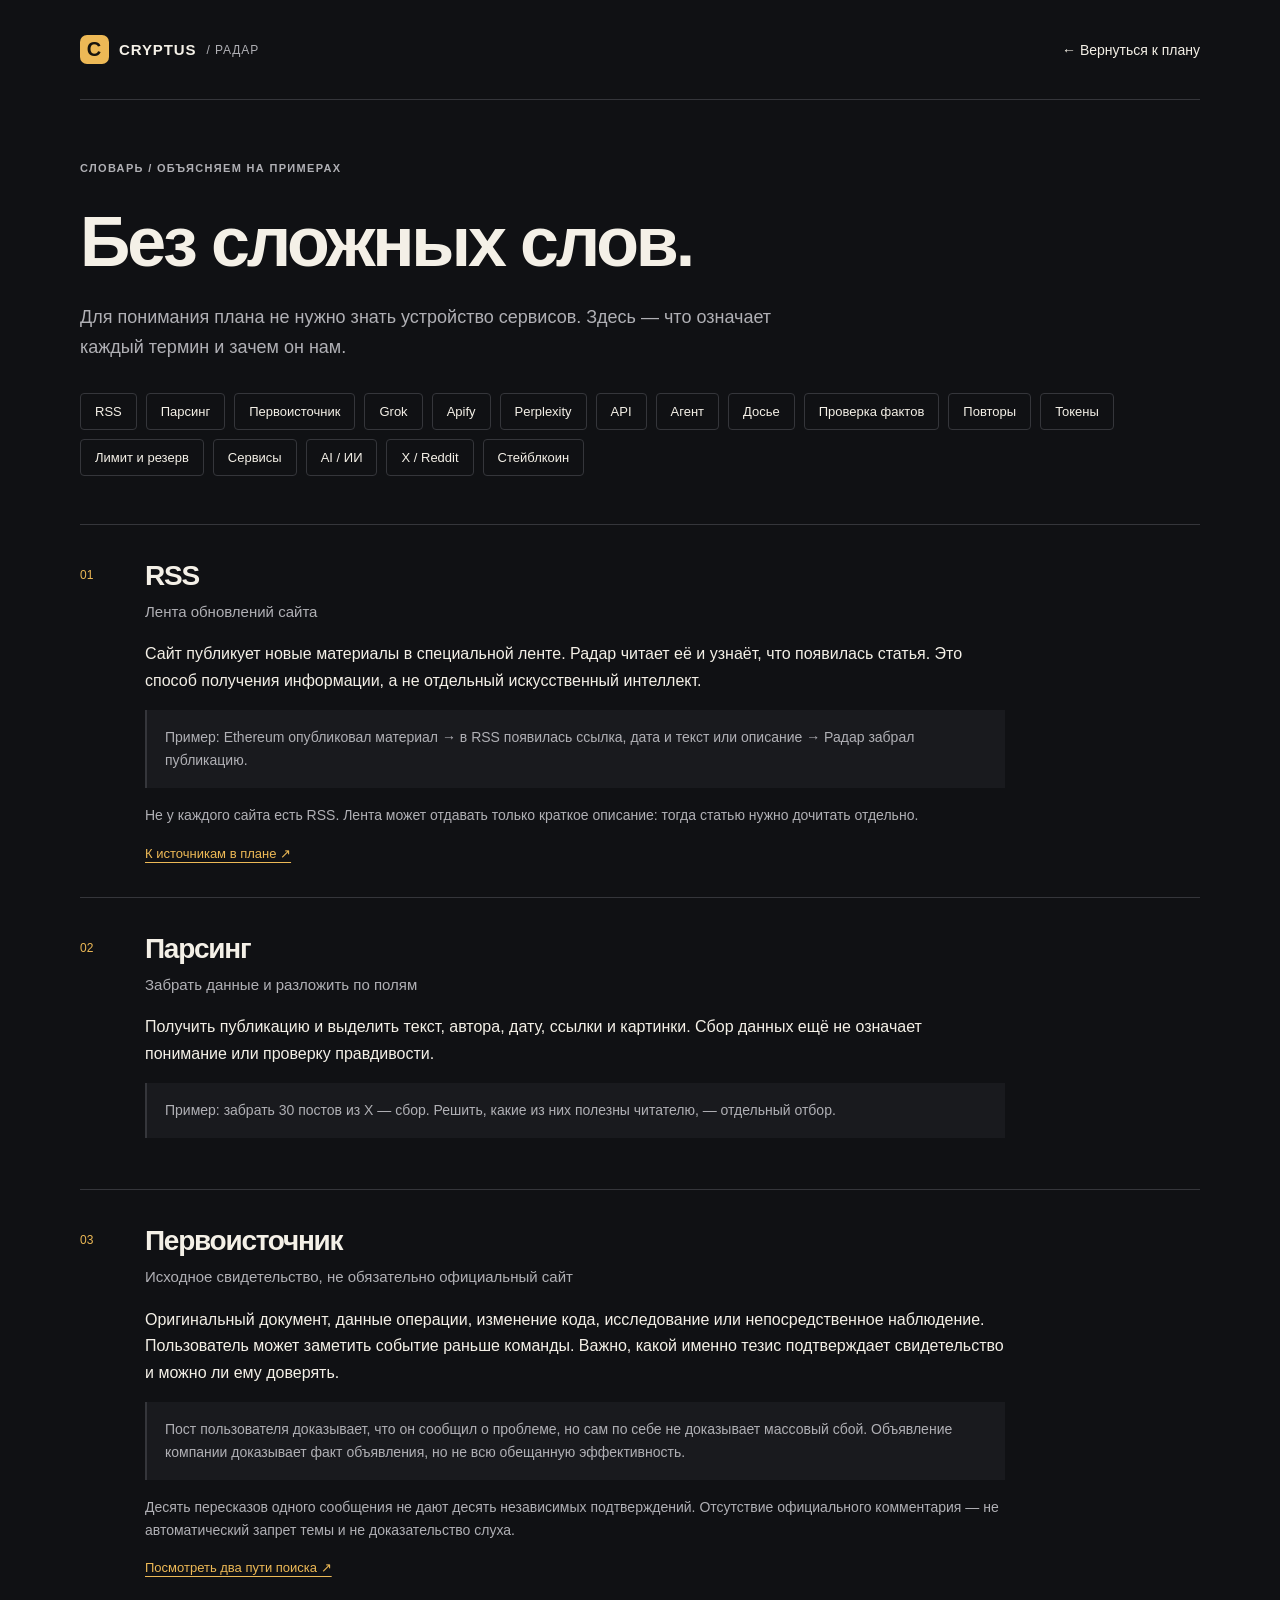
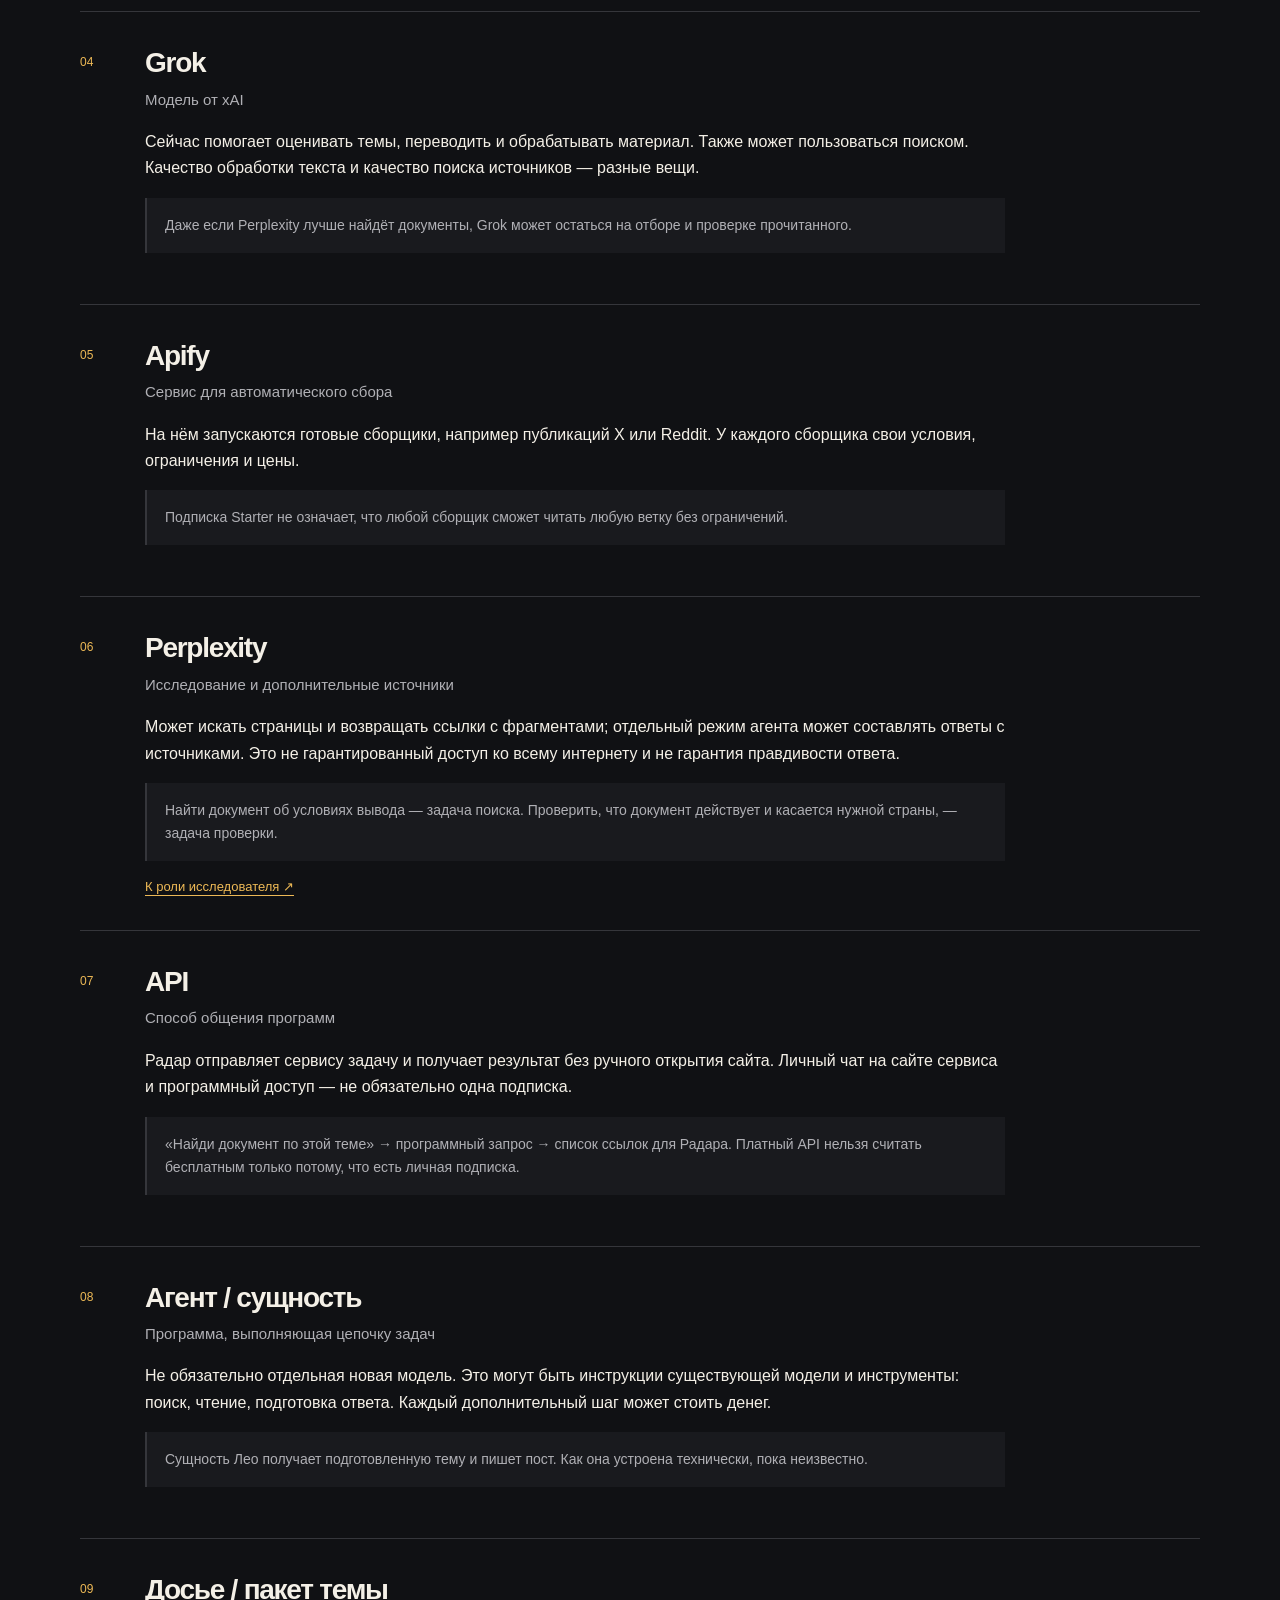
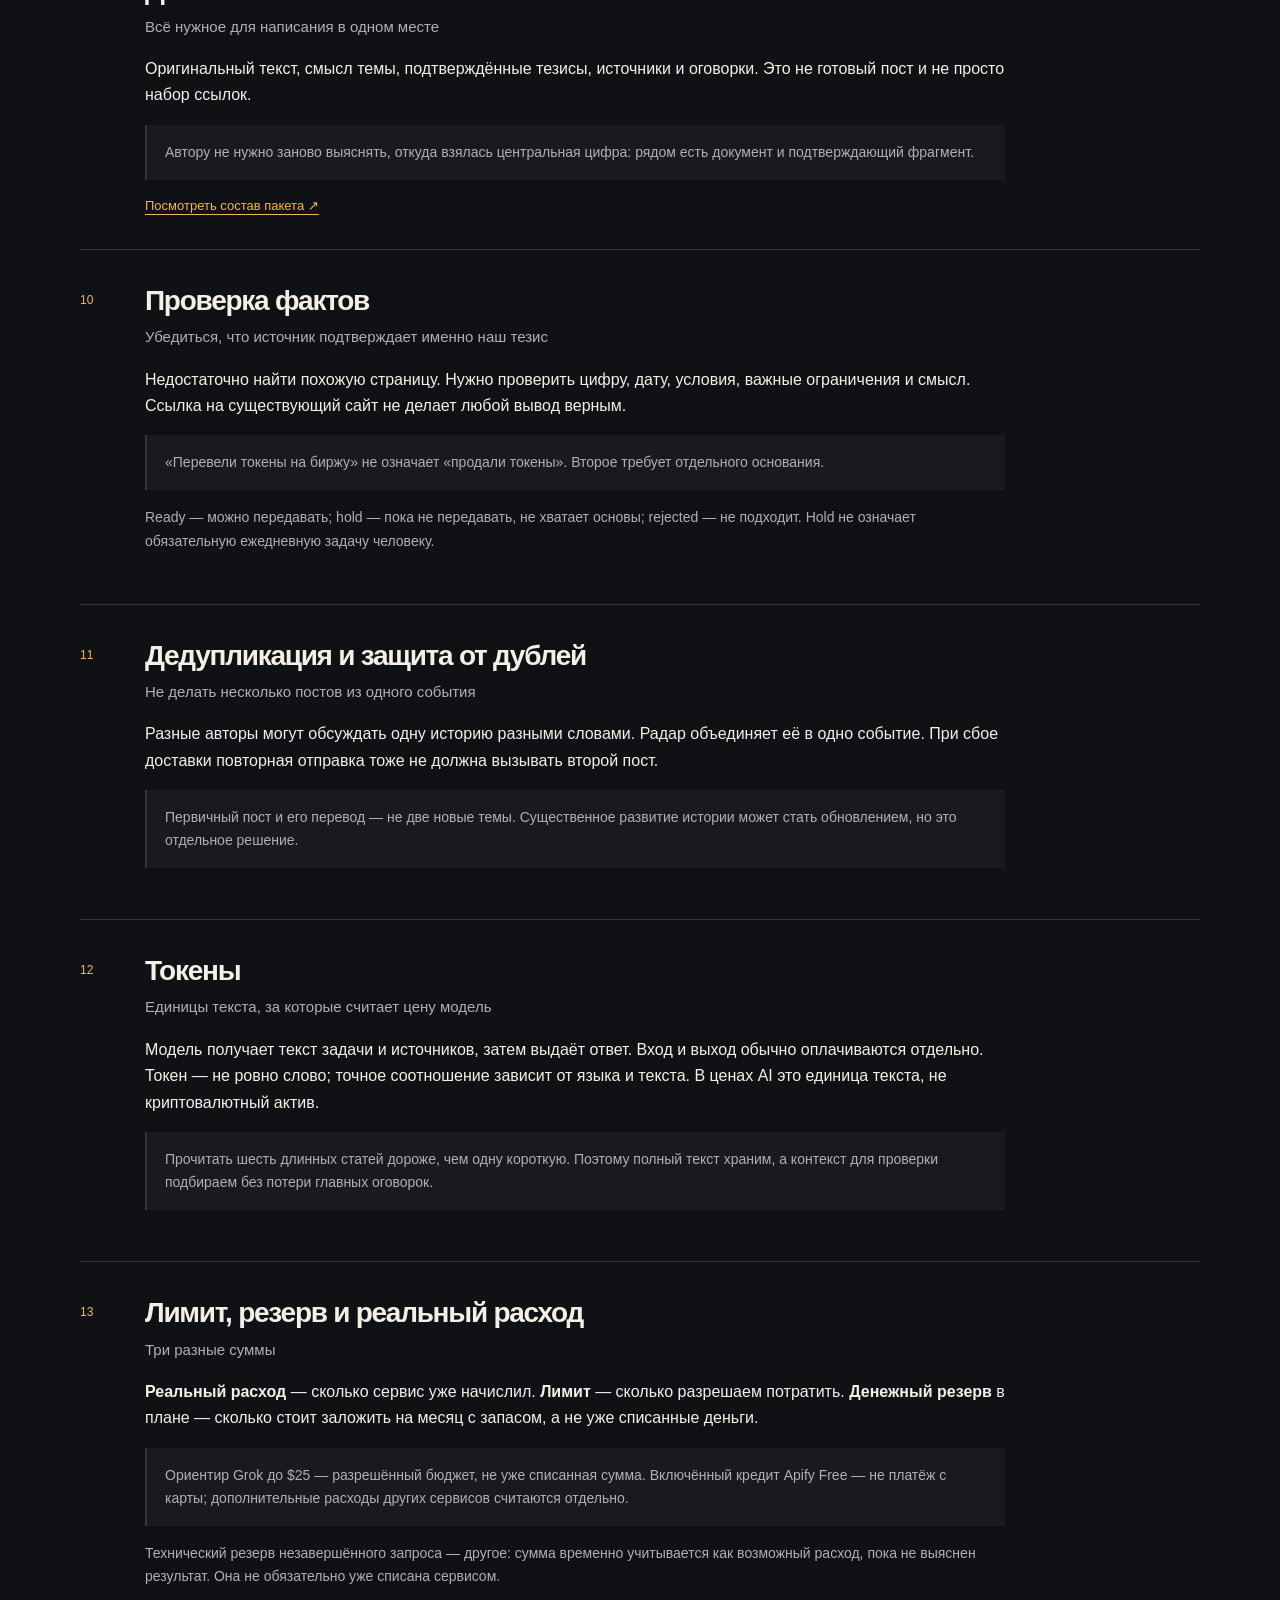
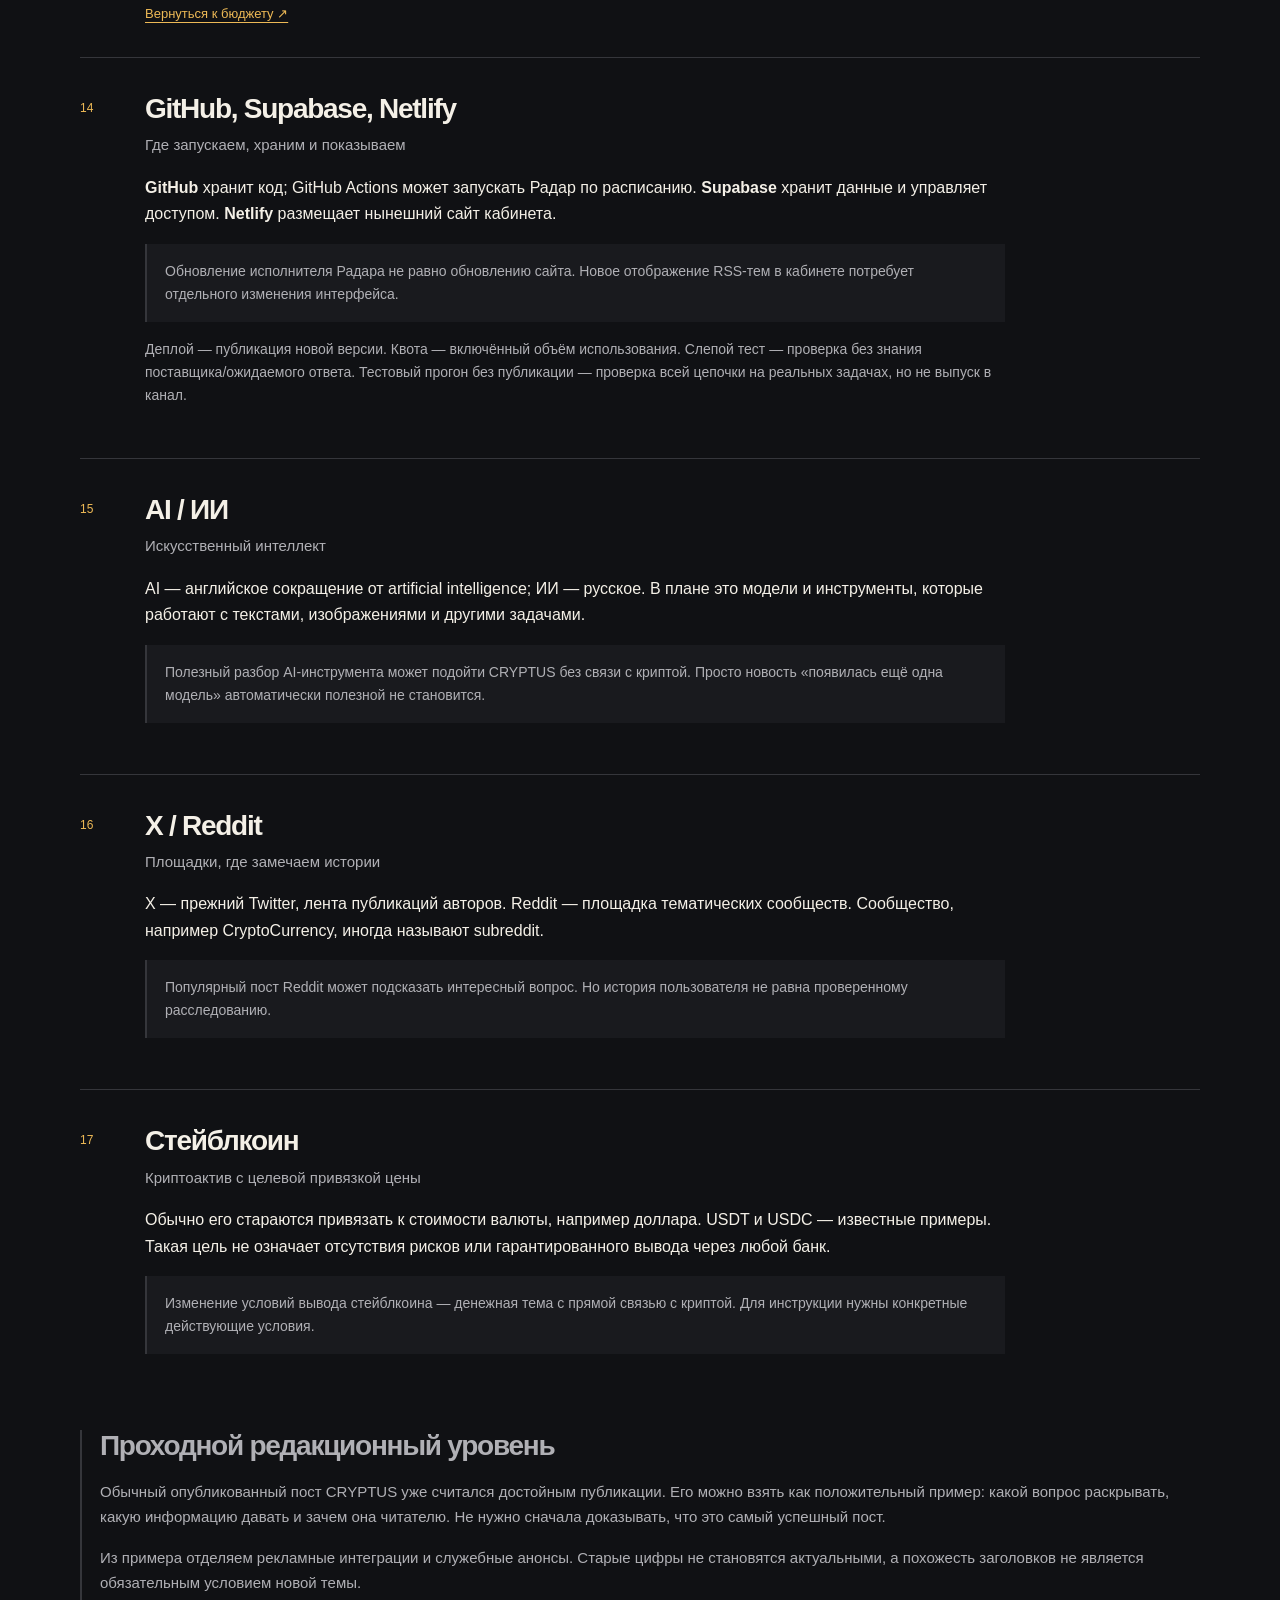
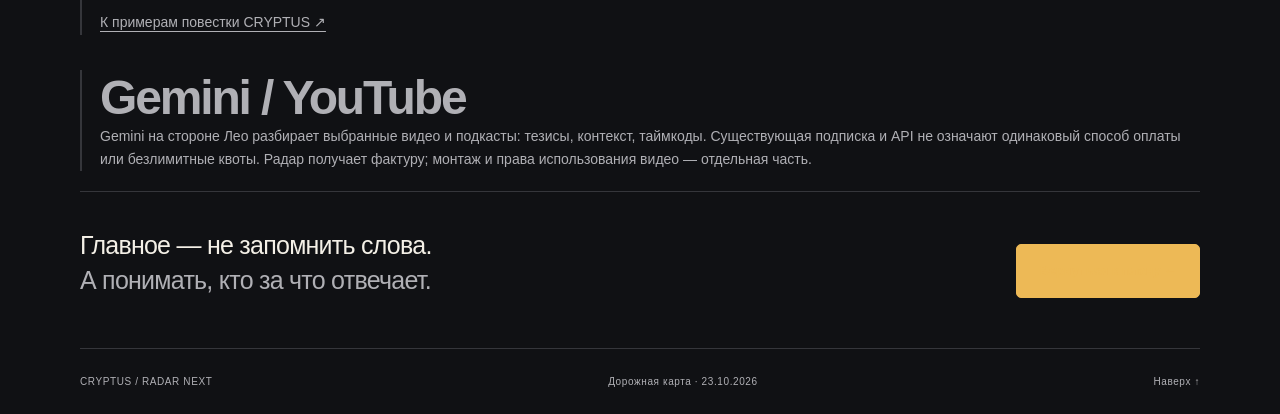
==== glossary.html @ 667703b2 "Publish autonomous Radar roadmap, interactive route and budget" ====
<!doctype html>
<html lang="ru">
<head><meta charset="utf-8"><meta name="viewport" content="width=device-width, initial-scale=1"><meta name="color-scheme" content="dark"><title>Словарь без сложных слов · CRYPTUS Радар</title><link rel="stylesheet" href="styles.css"></head>
<body>
<a class="skip" href="#main">Перейти к содержанию</a>
<header class="header wrap"><a class="brand" href="index.html"><span class="brand-mark" aria-hidden="true">C</span> CRYPTUS <span class="brand-sub">/ РАДАР</span></a><nav aria-label="Основная навигация"><a href="index.html">← Вернуться к плану</a></nav></header>
<main id="main" class="wrap glossary">
  <div class="eyebrow">СЛОВАРЬ / ОБЪЯСНЯЕМ НА ПРИМЕРАХ</div>
  <h1>Без сложных слов.</h1>
  <p class="lead">Для понимания плана не нужно знать устройство сервисов. Здесь — что означает каждый термин и зачем он нам.</p>
  <nav class="glossary-nav" aria-label="Термины"><a href="#rss">RSS</a><a href="#parsing">Парсинг</a><a href="#source">Первоисточник</a><a href="#grok">Grok</a><a href="#apify">Apify</a><a href="#perplexity">Perplexity</a><a href="#api">API</a><a href="#agent">Агент</a><a href="#packet">Досье</a><a href="#verify">Проверка фактов</a><a href="#dedup">Повторы</a><a href="#tokens">Токены</a><a href="#limits">Лимит и резерв</a><a href="#infra">Сервисы</a><a href="#ai">AI / ИИ</a><a href="#platforms">X / Reddit</a><a href="#stablecoin">Стейблкоин</a></nav>
  <div class="definitions">
    <article id="rss"><span class="term-number">01</span><div><h2>RSS <small>Лента обновлений сайта</small></h2><p>Сайт публикует новые материалы в специальной ленте. Радар читает её и узнаёт, что появилась статья. Это способ получения информации, а не отдельный искусственный интеллект.</p><p class="example-line">Пример: Ethereum опубликовал материал → в RSS появилась ссылка, дата и текст или описание → Радар забрал публикацию.</p><p class="muted">Не у каждого сайта есть RSS. Лента может отдавать только краткое описание: тогда статью нужно дочитать отдельно.</p><a href="index.html#interest">К источникам в плане ↗</a></div></article>
    <article id="parsing"><span class="term-number">02</span><div><h2>Парсинг <small>Забрать данные и разложить по полям</small></h2><p>Получить публикацию и выделить текст, автора, дату, ссылки и картинки. Сбор данных ещё не означает понимание или проверку правдивости.</p><p class="example-line">Пример: забрать 30 постов из X — сбор. Решить, какие из них полезны читателю, — отдельный отбор.</p></div></article>
    <article id="source"><span class="term-number">03</span><div><h2>Первоисточник <small>Исходное свидетельство, не обязательно официальный сайт</small></h2><p>Оригинальный документ, данные операции, изменение кода, исследование или непосредственное наблюдение. Пользователь может заметить событие раньше команды. Важно, какой именно тезис подтверждает свидетельство и можно ли ему доверять.</p><p class="example-line">Пост пользователя доказывает, что он сообщил о проблеме, но сам по себе не доказывает массовый сбой. Объявление компании доказывает факт объявления, но не всю обещанную эффективность.</p><p class="muted">Десять пересказов одного сообщения не дают десять независимых подтверждений. Отсутствие официального комментария — не автоматический запрет темы и не доказательство слуха.</p><a href="index.html#interest">Посмотреть два пути поиска ↗</a></div></article>
    <article id="grok"><span class="term-number">04</span><div><h2>Grok <small>Модель от xAI</small></h2><p>Сейчас помогает оценивать темы, переводить и обрабатывать материал. Также может пользоваться поиском. Качество обработки текста и качество поиска источников — разные вещи.</p><p class="example-line">Даже если Perplexity лучше найдёт документы, Grok может остаться на отборе и проверке прочитанного.</p></div></article>
    <article id="apify"><span class="term-number">05</span><div><h2>Apify <small>Сервис для автоматического сбора</small></h2><p>На нём запускаются готовые сборщики, например публикаций X или Reddit. У каждого сборщика свои условия, ограничения и цены.</p><p class="example-line">Подписка Starter не означает, что любой сборщик сможет читать любую ветку без ограничений.</p></div></article>
    <article id="perplexity"><span class="term-number">06</span><div><h2>Perplexity <small>Исследование и дополнительные источники</small></h2><p>Может искать страницы и возвращать ссылки с фрагментами; отдельный режим агента может составлять ответы с источниками. Это не гарантированный доступ ко всему интернету и не гарантия правдивости ответа.</p><p class="example-line">Найти документ об условиях вывода — задача поиска. Проверить, что документ действует и касается нужной страны, — задача проверки.</p><a href="index.html#research">К роли исследователя ↗</a></div></article>
    <article id="api"><span class="term-number">07</span><div><h2>API <small>Способ общения программ</small></h2><p>Радар отправляет сервису задачу и получает результат без ручного открытия сайта. Личный чат на сайте сервиса и программный доступ — не обязательно одна подписка.</p><p class="example-line">«Найди документ по этой теме» → программный запрос → список ссылок для Радара. Платный API нельзя считать бесплатным только потому, что есть личная подписка.</p></div></article>
    <article id="agent"><span class="term-number">08</span><div><h2>Агент / сущность <small>Программа, выполняющая цепочку задач</small></h2><p>Не обязательно отдельная новая модель. Это могут быть инструкции существующей модели и инструменты: поиск, чтение, подготовка ответа. Каждый дополнительный шаг может стоить денег.</p><p class="example-line">Сущность Лео получает подготовленную тему и пишет пост. Как она устроена технически, пока неизвестно.</p></div></article>
    <article id="packet"><span class="term-number">09</span><div><h2>Досье / пакет темы <small>Всё нужное для написания в одном месте</small></h2><p>Оригинальный текст, смысл темы, подтверждённые тезисы, источники и оговорки. Это не готовый пост и не просто набор ссылок.</p><p class="example-line">Автору не нужно заново выяснять, откуда взялась центральная цифра: рядом есть документ и подтверждающий фрагмент.</p><a href="index.html#handoff">Посмотреть состав пакета ↗</a></div></article>
    <article id="verify"><span class="term-number">10</span><div><h2>Проверка фактов <small>Убедиться, что источник подтверждает именно наш тезис</small></h2><p>Недостаточно найти похожую страницу. Нужно проверить цифру, дату, условия, важные ограничения и смысл. Ссылка на существующий сайт не делает любой вывод верным.</p><p class="example-line">«Перевели токены на биржу» не означает «продали токены». Второе требует отдельного основания.</p><p class="muted">Ready — можно передавать; hold — пока не передавать, не хватает основы; rejected — не подходит. Hold не означает обязательную ежедневную задачу человеку.</p></div></article>
    <article id="dedup"><span class="term-number">11</span><div><h2>Дедупликация и защита от дублей <small>Не делать несколько постов из одного события</small></h2><p>Разные авторы могут обсуждать одну историю разными словами. Радар объединяет её в одно событие. При сбое доставки повторная отправка тоже не должна вызывать второй пост.</p><p class="example-line">Первичный пост и его перевод — не две новые темы. Существенное развитие истории может стать обновлением, но это отдельное решение.</p></div></article>
    <article id="tokens"><span class="term-number">12</span><div><h2>Токены <small>Единицы текста, за которые считает цену модель</small></h2><p>Модель получает текст задачи и источников, затем выдаёт ответ. Вход и выход обычно оплачиваются отдельно. Токен — не ровно слово; точное соотношение зависит от языка и текста. В ценах AI это единица текста, не криптовалютный актив.</p><p class="example-line">Прочитать шесть длинных статей дороже, чем одну короткую. Поэтому полный текст храним, а контекст для проверки подбираем без потери главных оговорок.</p></div></article>
    <article id="limits"><span class="term-number">13</span><div><h2>Лимит, резерв и реальный расход <small>Три разные суммы</small></h2><p><strong>Реальный расход</strong> — сколько сервис уже начислил. <strong>Лимит</strong> — сколько разрешаем потратить. <strong>Денежный резерв</strong> в плане — сколько стоит заложить на месяц с запасом, а не уже списанные деньги.</p><p class="example-line">Ориентир Grok до $25 — разрешённый бюджет, не уже списанная сумма. Включённый кредит Apify Free — не платёж с карты; дополнительные расходы других сервисов считаются отдельно.</p><p class="muted">Технический резерв незавершённого запроса — другое: сумма временно учитывается как возможный расход, пока не выяснен результат. Она не обязательно уже списана сервисом.</p><a href="index.html#money">Вернуться к бюджету ↗</a></div></article>
    <article id="infra"><span class="term-number">14</span><div><h2>GitHub, Supabase, Netlify <small>Где запускаем, храним и показываем</small></h2><p><strong>GitHub</strong> хранит код; GitHub Actions может запускать Радар по расписанию. <strong>Supabase</strong> хранит данные и управляет доступом. <strong>Netlify</strong> размещает нынешний сайт кабинета.</p><p class="example-line">Обновление исполнителя Радара не равно обновлению сайта. Новое отображение RSS-тем в кабинете потребует отдельного изменения интерфейса.</p><p class="muted">Деплой — публикация новой версии. Квота — включённый объём использования. Слепой тест — проверка без знания поставщика/ожидаемого ответа. Тестовый прогон без публикации — проверка всей цепочки на реальных задачах, но не выпуск в канал.</p></div></article>
    <article id="ai"><span class="term-number">15</span><div><h2>AI / ИИ <small>Искусственный интеллект</small></h2><p>AI — английское сокращение от artificial intelligence; ИИ — русское. В плане это модели и инструменты, которые работают с текстами, изображениями и другими задачами.</p><p class="example-line">Полезный разбор AI-инструмента может подойти CRYPTUS без связи с криптой. Просто новость «появилась ещё одна модель» автоматически полезной не становится.</p></div></article>
    <article id="platforms"><span class="term-number">16</span><div><h2>X / Reddit <small>Площадки, где замечаем истории</small></h2><p>X — прежний Twitter, лента публикаций авторов. Reddit — площадка тематических сообществ. Сообщество, например CryptoCurrency, иногда называют subreddit.</p><p class="example-line">Популярный пост Reddit может подсказать интересный вопрос. Но история пользователя не равна проверенному расследованию.</p></div></article>
    <article id="stablecoin"><span class="term-number">17</span><div><h2>Стейблкоин <small>Криптоактив с целевой привязкой цены</small></h2><p>Обычно его стараются привязать к стоимости валюты, например доллара. USDT и USDC — известные примеры. Такая цель не означает отсутствия рисков или гарантированного вывода через любой банк.</p><p class="example-line">Изменение условий вывода стейблкоина — денежная тема с прямой связью с криптой. Для инструкции нужны конкретные действующие условия.</p></div></article>
  </div>
  <section class="plain-note" id="editorial-floor" aria-labelledby="floor-title"><h2 id="floor-title">Проходной редакционный уровень</h2><p>Обычный опубликованный пост CRYPTUS уже считался достойным публикации. Его можно взять как положительный пример: какой вопрос раскрывать, какую информацию давать и зачем она читателю. Не нужно сначала доказывать, что это самый успешный пост.</p><p>Из примера отделяем рекламные интеграции и служебные анонсы. Старые цифры не становятся актуальными, а похожесть заголовков не является обязательным условием новой темы.</p><a href="index.html#interest">К примерам повестки CRYPTUS ↗</a></section>
  <section class="plain-note" id="gemini"><h2>Gemini / YouTube</h2><p>Gemini на стороне Лео разбирает выбранные видео и подкасты: тезисы, контекст, таймкоды. Существующая подписка и API не означают одинаковый способ оплаты или безлимитные квоты. Радар получает фактуру; монтаж и права использования видео — отдельная часть.</p></section>
  <div class="closing"><p>Главное — не запомнить слова.<br><span>А понимать, кто за что отвечает.</span></p><a class="primary" href="index.html">Вернуться к плану ←</a></div>
</main>
<footer class="wrap footer"><span>CRYPTUS / RADAR NEXT</span><span>Дорожная карта · 23.10.2026</span><a href="#main">Наверх ↑</a></footer>
</body></html>
---- styles.css ----
:root{--bg:#101114;--panel:#191a1e;--panel2:#202126;--ink:#f4f0e7;--muted:#b0b0b5;--line:#35363b;--accent:#edb956;--dark:#17140e;--green:#b8d5b9;--red:#edb1a6;font-family:Inter,"Segoe UI",Arial,sans-serif;color:var(--ink);background:var(--bg);font-synthesis:none;color-scheme:dark;scroll-behavior:smooth;scroll-padding-top:25px}*{box-sizing:border-box}body{margin:0}button,input{font:inherit}a{color:inherit;text-underline-offset:4px}a:hover{color:var(--accent)}button,a,input,summary{-webkit-tap-highlight-color:transparent}button,summary{cursor:pointer}button:focus-visible,a:focus-visible,summary:focus-visible,input:focus-visible{outline:3px solid var(--accent);outline-offset:5px}p{line-height:1.65;margin:0 0 16px}h1,h2,h3{margin:0;letter-spacing:-.045em}h1{font-size:clamp(46px,6.8vw,86px);line-height:1.04;font-weight:600}h2{font-size:clamp(30px,4vw,48px);line-height:1.15;font-weight:550}h3{font-size:22px;line-height:1.3;font-weight:550;letter-spacing:-.025em}button{color:inherit}.wrap{width:min(1120px,calc(100% - 64px));margin-inline:auto}.header{min-height:100px;display:flex;align-items:center;justify-content:space-between;gap:25px;border-bottom:1px solid var(--line)}.brand{display:flex;gap:10px;align-items:center;text-decoration:none;font-size:15px;font-weight:700;letter-spacing:.06em;white-space:nowrap}.brand-mark{background:var(--accent);color:var(--dark);width:29px;height:29px;display:grid;place-items:center;font-size:20px;border-radius:7px}.brand-sub{color:var(--muted);font-size:12px;font-weight:400}.header nav{display:flex;gap:26px;align-items:center;flex-wrap:wrap;font-size:14px}.header nav a{text-decoration:none}.dictionary{color:var(--accent)}.hero{padding:66px 0 36px}.eyebrow,.section-label{font-size:11px;letter-spacing:.12em;font-weight:600;color:var(--muted);line-height:1.6}.eyebrow{display:flex;align-items:center;gap:10px;margin-bottom:28px;flex-wrap:wrap}.dot{display:inline-block;width:7px;height:7px;border-radius:50%;background:var(--accent)}.hero h1 span{color:var(--accent)}.hero-bottom{display:flex;align-items:flex-end;justify-content:space-between;gap:50px;margin:30px 0}.lead{font-size:18px;line-height:1.65;max-width:620px;color:var(--muted)}.hero-bottom .lead{margin:0}.primary{display:inline-flex;align-items:center;justify-content:center;gap:30px;padding:16px 22px;border:1px solid var(--accent);border-radius:5px;background:var(--accent);color:var(--dark);text-decoration:none;white-space:nowrap;font-size:14px;font-weight:600}.primary:hover{color:var(--dark);filter:brightness(1.08)}.notice{padding:15px 18px;background:var(--panel);border-left:2px solid var(--accent);font-size:13px;color:var(--muted);margin:0}.notice strong{color:var(--ink);font-weight:500}.section{padding:62px 0;border-top:1px solid var(--line)}.section-label{margin-bottom:22px}.section-intro{max-width:740px;color:var(--muted);margin:22px 0 28px}.two-col{display:grid;grid-template-columns:1fr 1fr;gap:44px}.roles{margin-top:32px}.roles article{border-top:1px solid var(--line);padding-top:25px}.tag{font-size:10px;letter-spacing:.09em;font-weight:600;display:inline-flex;color:var(--accent);line-height:1.5}.tag.neutral{color:var(--muted)}.roles h3{margin:15px 0 12px}.roles p,.principles p,.source-card p,.comparison p,.budget-notes p{font-size:15px;color:var(--muted)}.plain-note{margin-top:25px;font-size:14px;line-height:1.7;color:var(--muted);padding:0 0 0 18px;border-left:2px solid var(--line)}.plain-note strong{font-weight:500;color:var(--ink)}.flow-layout{display:grid;grid-template-columns:minmax(0,1fr) minmax(0,1.15fr);gap:24px}.step-list{display:flex;flex-direction:column;gap:6px}.step-list button{display:flex;gap:18px;align-items:center;width:100%;text-align:left;padding:17px 18px;border:1px solid transparent;background:transparent;border-radius:5px;min-height:79px}.step-list button>span:first-child{font-size:12px;color:var(--muted);align-self:flex-start;padding-top:4px;font-variant-numeric:tabular-nums}.step-list button>span:nth-child(2){font-size:16px;flex:1}.step-list small{display:block;font-size:12px;color:var(--muted);line-height:1.5;margin-top:5px}.step-list b{font-weight:400;color:var(--muted)}.step-list button:hover{background:var(--panel)}.step-list button[aria-pressed=true]{border-color:var(--line);background:var(--panel2)}.step-list button[aria-pressed=true]>span:first-child,.step-list button[aria-pressed=true] b{color:var(--accent)}.step-detail{background:var(--panel);border:1px solid var(--line);border-radius:7px;padding:30px;display:flex;flex-direction:column;min-height:430px}.detail-top{display:flex;align-items:center;justify-content:space-between;gap:10px;margin-bottom:26px}.detail-top .muted{font-size:9px;letter-spacing:.05em}.step-detail h3{font-size:26px;margin-bottom:18px}.step-detail>p{font-size:15px;color:var(--muted)}.detail-result{margin-top:auto;padding-top:22px}.detail-result>span{color:var(--accent);font-size:11px;text-transform:uppercase;letter-spacing:.08em}.detail-result p{font-size:15px;margin:10px 0 20px}.step-detail .detail-rule{font-size:12px;border-top:1px solid var(--line);padding-top:16px;margin:0}.schedule{display:grid;grid-template-columns:repeat(3,1fr);gap:24px;border-top:1px solid var(--line);margin-top:30px;padding-top:24px}.schedule strong{font-size:22px;letter-spacing:-.03em;font-weight:500;display:block;margin-bottom:8px}.schedule span{font-size:12px;color:var(--muted);line-height:1.5;display:block}.caption{font-size:12px;color:var(--muted);line-height:1.7;margin:18px 0 0}.example-tabs{display:flex;flex-wrap:wrap;gap:8px;margin-bottom:18px}.example-tabs button{background:transparent;border:1px solid var(--line);padding:12px 16px;border-radius:4px;font-size:13px;min-height:44px}.example-tabs button[aria-pressed=true]{background:var(--ink);color:var(--bg);border-color:var(--ink)}.example{border:1px solid var(--line);border-radius:6px;padding:28px;background:var(--panel)}.example>div{display:flex;gap:20px;justify-content:space-between;flex-wrap:wrap;font-size:10px;letter-spacing:.06em}.example-verdict{color:var(--green)}.example-verdict.bad{color:var(--red)}.example h3{margin:22px 0 14px}.example>p{color:var(--muted);font-size:15px}.example .example-bound{font-size:13px;border-top:1px solid var(--line);padding-top:17px;margin-bottom:0;color:var(--ink)}.principles{margin-top:30px;gap:45px}.principles h3,.budget-notes h3{font-size:18px;margin-bottom:12px}.source-grid{margin-top:30px;gap:18px}.source-card{background:var(--panel);border-radius:6px;padding:26px;border:1px solid var(--line)}.source-card h3{margin:18px 0 13px}.source-card p:last-child{font-size:13px;margin:0}.term{color:var(--accent);text-decoration-style:dotted}.comparison{display:grid;grid-template-columns:1fr 1fr;gap:36px;margin-bottom:24px}.comparison h3{font-size:20px;margin-bottom:14px}.search-decision{padding:25px;border-left:2px solid var(--accent);background:var(--panel);margin:26px 0}.search-decision h3{margin:14px 0}.search-decision p{font-size:15px;color:var(--muted);margin:0}details{border-bottom:1px solid var(--line)}summary{padding:21px 0;line-height:1.5;font-size:15px}summary::marker{color:var(--accent)}.details-body{padding:0 20px 16px;max-width:900px}.details-body p{font-size:14px;line-height:1.75;color:var(--muted)}.details-body strong{font-weight:500;color:var(--ink)}.packet{border:1px solid var(--line);border-radius:7px;background:var(--panel);padding:28px;margin-top:30px}.packet-head{display:flex;gap:15px;align-items:center;justify-content:space-between;flex-wrap:wrap;padding-bottom:20px;border-bottom:1px solid var(--line)}.packet-head .muted{font-size:10px;letter-spacing:.04em}.packet dl{margin:0}.packet dl>div{display:grid;grid-template-columns:180px 1fr;gap:24px;padding:18px 0;border-bottom:1px solid var(--line);font-size:14px;line-height:1.65}.packet dl>div:last-child{border:0;padding-bottom:0}.packet dt{color:var(--ink)}.packet dd{margin:0;color:var(--muted)}.roadmap{margin-top:30px}.roadmap summary{position:relative;padding-right:60px}.roadmap summary>span{color:var(--accent);font-size:12px;margin:0 18px 0 8px;font-variant-numeric:tabular-nums}.roadmap em{position:absolute;right:0;font-style:normal;font-size:9px;letter-spacing:.08em;color:var(--muted);top:25px}.roadmap .details-body{padding-left:48px}.acceptance{margin-top:28px}.acceptance h3{margin-bottom:15px}.acceptance p{font-size:15px;color:var(--muted);max-width:860px}.acceptance p strong{color:var(--ink);font-weight:500}.acceptance p:last-child{font-size:13px}.budget-controls{display:flex;gap:30px;flex-wrap:wrap;margin:32px 0 24px}fieldset{border:0;padding:0;margin:0;min-width:0}legend{font-size:12px;color:var(--muted);margin-bottom:12px;line-height:1.5}.segmented{display:flex;gap:6px;flex-wrap:wrap}.segmented label{position:relative;display:block;cursor:pointer}.segmented input{position:absolute;opacity:0;width:1px;height:1px}.segmented span{display:block;padding:12px 15px;border:1px solid var(--line);border-radius:4px;font-size:13px;line-height:1.5}.segmented input:checked+span{background:var(--ink);color:var(--bg);border-color:var(--ink)}.segmented input:focus-visible+span{outline:3px solid var(--accent);outline-offset:4px}.budget-layout{display:grid;grid-template-columns:1fr 1.12fr;gap:36px;margin:22px 0 30px}.total-card{background:var(--accent);color:var(--dark);padding:28px;border-radius:6px}.total-card>span:first-child{font-size:10px;letter-spacing:.09em}.total{margin:22px 0 12px;display:flex;gap:14px;align-items:baseline;flex-wrap:wrap}.total>span{font-size:76px;font-weight:550;line-height:1;letter-spacing:-.065em;font-variant-numeric:tabular-nums}.total small{font-size:14px}.total-card>p:not(.total){font-size:13px;line-height:1.7}.total-caption{font-size:10px;display:block;border-top:1px solid #9a7435;padding-top:14px}.cost-lines>div{display:flex;justify-content:space-between;gap:20px;align-items:flex-start;padding:22px 0;border-bottom:1px solid var(--line)}.cost-lines>div:first-child{padding-top:0}.cost-lines strong{font-size:17px;font-weight:500}.cost-lines small{display:block;font-size:13px;line-height:1.6;color:var(--muted);margin-top:7px;max-width:300px}.cost-lines b{font-size:21px;font-weight:500;white-space:nowrap;letter-spacing:-.03em;font-variant-numeric:tabular-nums}.cost-lines>p{color:var(--muted);font-size:12px;margin-top:18px;line-height:1.7}.budget-notes{margin-bottom:15px}.budget-notes p{font-size:14px}.closing{display:flex;justify-content:space-between;align-items:flex-end;gap:40px;margin-top:52px;padding-top:36px;border-top:1px solid var(--line)}.closing p{font-size:25px;line-height:1.4;letter-spacing:-.03em;margin:0}.closing p span{color:var(--muted)}.closing>a{font-size:13px;color:var(--accent);line-height:1.6}.footer{display:flex;justify-content:space-between;gap:20px;flex-wrap:wrap;align-items:center;padding-block:27px;border-top:1px solid var(--line);font-size:10px;color:var(--muted);letter-spacing:.06em}.footer a{text-decoration:none}.muted{color:var(--muted)}.skip{position:absolute;left:16px;top:-100px;padding:12px;background:var(--ink);color:var(--bg);z-index:10}.skip:focus{top:10px}.glossary{padding-top:60px}.glossary h1{font-size:clamp(44px,6vw,70px)}.glossary .lead{margin-top:25px;max-width:730px}.glossary-nav{display:flex;gap:9px;flex-wrap:wrap;margin:30px 0 48px}.glossary-nav a{padding:10px 14px;border:1px solid var(--line);border-radius:4px;font-size:13px;text-decoration:none}.definitions article{display:grid;grid-template-columns:45px minmax(0,1fr);gap:20px;padding:35px 0;border-top:1px solid var(--line);scroll-margin-top:25px}.definitions article:target{border-top-color:var(--accent)}.term-number{font-size:12px;color:var(--accent);padding-top:8px}.definitions h2{font-size:28px;margin-bottom:18px}.definitions h2 small{font-size:15px;line-height:1.5;letter-spacing:0;font-weight:400;color:var(--muted);display:block;margin-top:9px}.definitions p{font-size:16px;max-width:860px}.definitions p.muted{font-size:14px}.definitions a{font-size:13px;color:var(--accent)}.definitions .example-line{font-size:14px;background:var(--panel);padding:16px 18px;color:var(--muted);border-left:2px solid var(--line)}.glossary .closing{margin:20px 0 50px}strong{font-weight:550}button{transition:background-color .15s,border-color .15s}body{overflow-wrap:break-word}
@media(min-width:1450px){.hero{padding-top:85px;padding-bottom:50px}.section{padding-block:75px}}
@media(max-width:800px){.wrap{width:calc(100% - 40px)}.header nav{gap:16px}.header nav a:first-child{display:none}.hero-bottom{display:block}.hero-bottom .primary{margin-top:25px}.flow-layout{grid-template-columns:1fr}.step-list{display:grid;grid-template-columns:1fr 1fr}.step-list button{padding:12px;gap:10px;align-items:flex-start;min-height:80px}.step-list button>span:nth-child(2){font-size:14px}.step-list small{font-size:11px}.step-list b{display:none}.step-detail{min-height:340px}.two-col{gap:25px}.budget-layout{gap:24px}.total>span{font-size:65px}.closing{display:block}.closing>a{display:inline-block;margin-top:20px}.packet dl>div{grid-template-columns:150px 1fr}.section{padding-block:45px}.header{min-height:85px}.comparison{gap:25px}}
@media(max-width:540px){.wrap{width:calc(100% - 32px)}.header{gap:10px;min-height:78px}.brand{font-size:12px;gap:7px}.brand-sub{display:none}.header nav{font-size:12px;gap:12px}.hero{padding-top:40px;padding-bottom:30px}.eyebrow{font-size:9px;letter-spacing:.07em;margin-bottom:23px}.hero h1{font-size:45px}.desktop-break{display:none}.lead{font-size:16px}.hero-bottom{margin-top:23px}.notice{font-size:12px;padding:14px}.two-col,.comparison,.budget-layout{grid-template-columns:1fr}.roles{gap:25px}.section-label{font-size:10px;margin-bottom:18px}h2{font-size:31px}.section-intro{font-size:15px}.step-list{grid-template-columns:1fr}.step-list button{min-height:69px;gap:15px}.step-list button>span:nth-child(2){font-size:15px}.step-list small{font-size:12px}.step-list b{display:block}.step-detail{padding:22px;min-height:365px}.step-detail h3{font-size:23px}.detail-top .muted{font-size:8px}.schedule{gap:15px;grid-template-columns:1fr}.schedule>div{display:grid;grid-template-columns:135px 1fr;gap:15px;align-items:center}.schedule strong{font-size:20px;margin:0}.schedule span{font-size:12px}.example{padding:22px}.example>div{font-size:9px;gap:12px}.example h3{font-size:22px}.example-tabs{gap:6px}.example-tabs button{font-size:12px;padding:11px 12px}.source-card{padding:22px}.packet{padding:22px}.packet dl>div{grid-template-columns:1fr;gap:5px;padding-block:15px}.packet-head .muted{font-size:9px}.roadmap summary{font-size:14px}.roadmap summary>span{margin-right:8px;margin-left:2px}.roadmap em{font-size:8px}.roadmap .details-body{padding-left:20px}.budget-controls{gap:22px}.segmented span{padding:12px;font-size:12px}.total-card{padding:25px}.total>span{font-size:70px}.cost-lines>div:first-child{padding-top:0}.budget-notes{gap:12px}.closing p{font-size:23px}.footer{font-size:9px;gap:15px}.footer span:nth-child(2){display:none}.glossary{padding-top:40px}.glossary h1{font-size:43px}.definitions article{grid-template-columns:25px 1fr;gap:10px;padding-block:28px}.definitions h2{font-size:24px}.definitions p{font-size:15px}.definitions h2 small{font-size:14px}.glossary-nav{margin-bottom:30px;gap:7px}.glossary-nav a{padding:10px 12px;font-size:12px}.definitions .example-line{padding:14px;font-size:13px}}
@media(prefers-reduced-motion:reduce){:root{scroll-behavior:auto}*{transition:none!important}}
@media print{:root{color-scheme:light;--bg:#fff;--panel:#f5f5f5;--panel2:#eee;--ink:#111;--muted:#444;--line:#ccc;--accent:#725000;--dark:#111}.wrap{width:100%}.header nav,.primary,.example-tabs,.budget-controls,.step-list,.skip{display:none}.hero{padding-top:25px}h1{font-size:48px}.section{padding-block:25px}.flow-layout{display:block}.step-detail{min-height:0}.total-card{background:#f0e6c9}.total>span{font-size:50px}.footer{margin-top:25px}details .details-body{display:block}.glossary-nav{display:none}}
.discovery-routes{margin-top:36px;padding-top:30px;border-top:1px solid var(--line)}.discovery-routes>.section-intro{font-size:15px;margin-top:15px}.route-detail,.archive-detail{background:var(--panel);border:1px solid var(--line);border-radius:6px;padding:26px}.route-detail h3,.archive-detail h3{margin:18px 0 22px}.explanation-list{margin:0}.explanation-list>div{display:grid;grid-template-columns:175px minmax(0,1fr);gap:24px;padding:17px 0;border-top:1px solid var(--line);font-size:14px;line-height:1.7}.explanation-list>div:last-child{padding-bottom:0}.explanation-list dt{color:var(--ink)}.explanation-list dd{margin:0;color:var(--muted)}.archive-detail>.tag,.route-detail>.tag{font-size:10px;line-height:1.7}
.glossary #editorial-floor h2{font-size:28px;margin-bottom:18px}.glossary #editorial-floor{margin-bottom:35px}.glossary #editorial-floor p{font-size:15px}
@media(max-width:540px){.route-detail,.archive-detail{padding:21px}.explanation-list>div{grid-template-columns:1fr;gap:5px;padding:16px 0}.archive-detail>.tag,.route-detail>.tag{font-size:9px}.route-detail h3,.archive-detail h3{font-size:22px}.discovery-routes>h3{font-size:21px}}
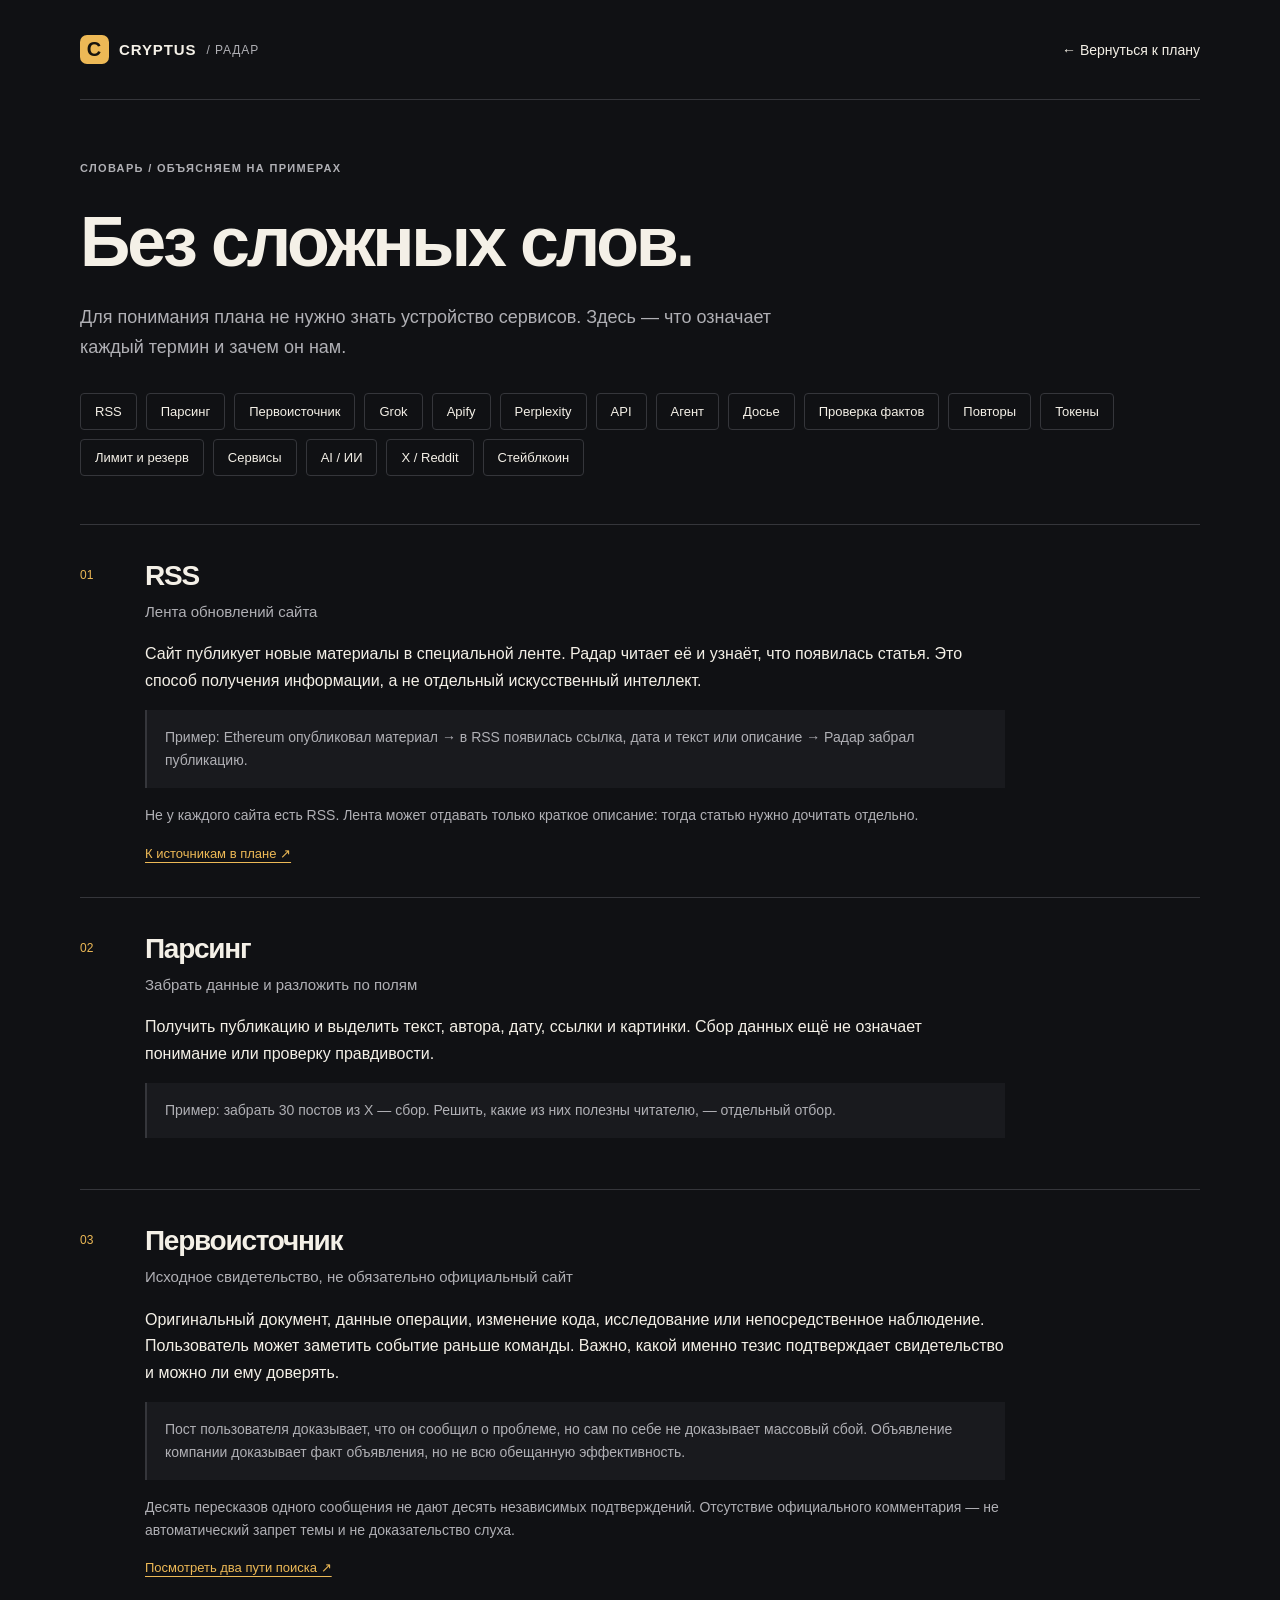
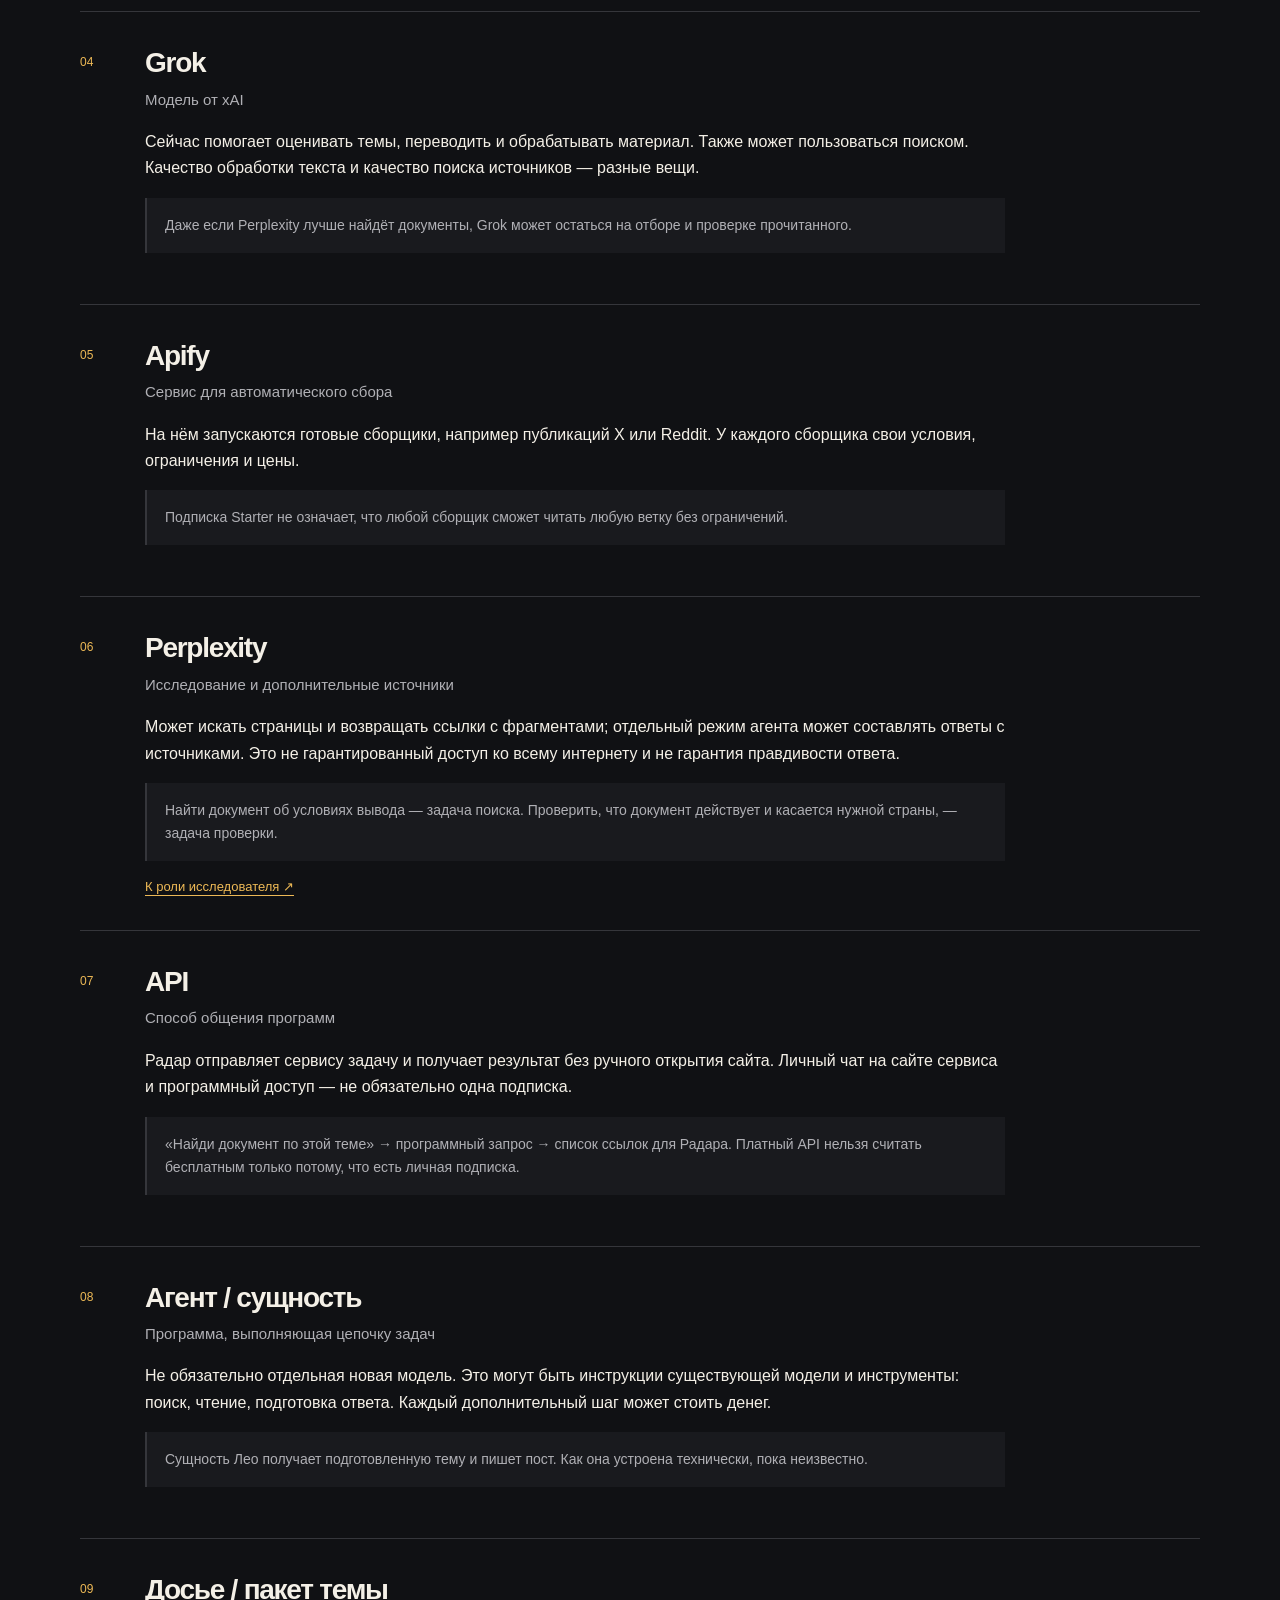
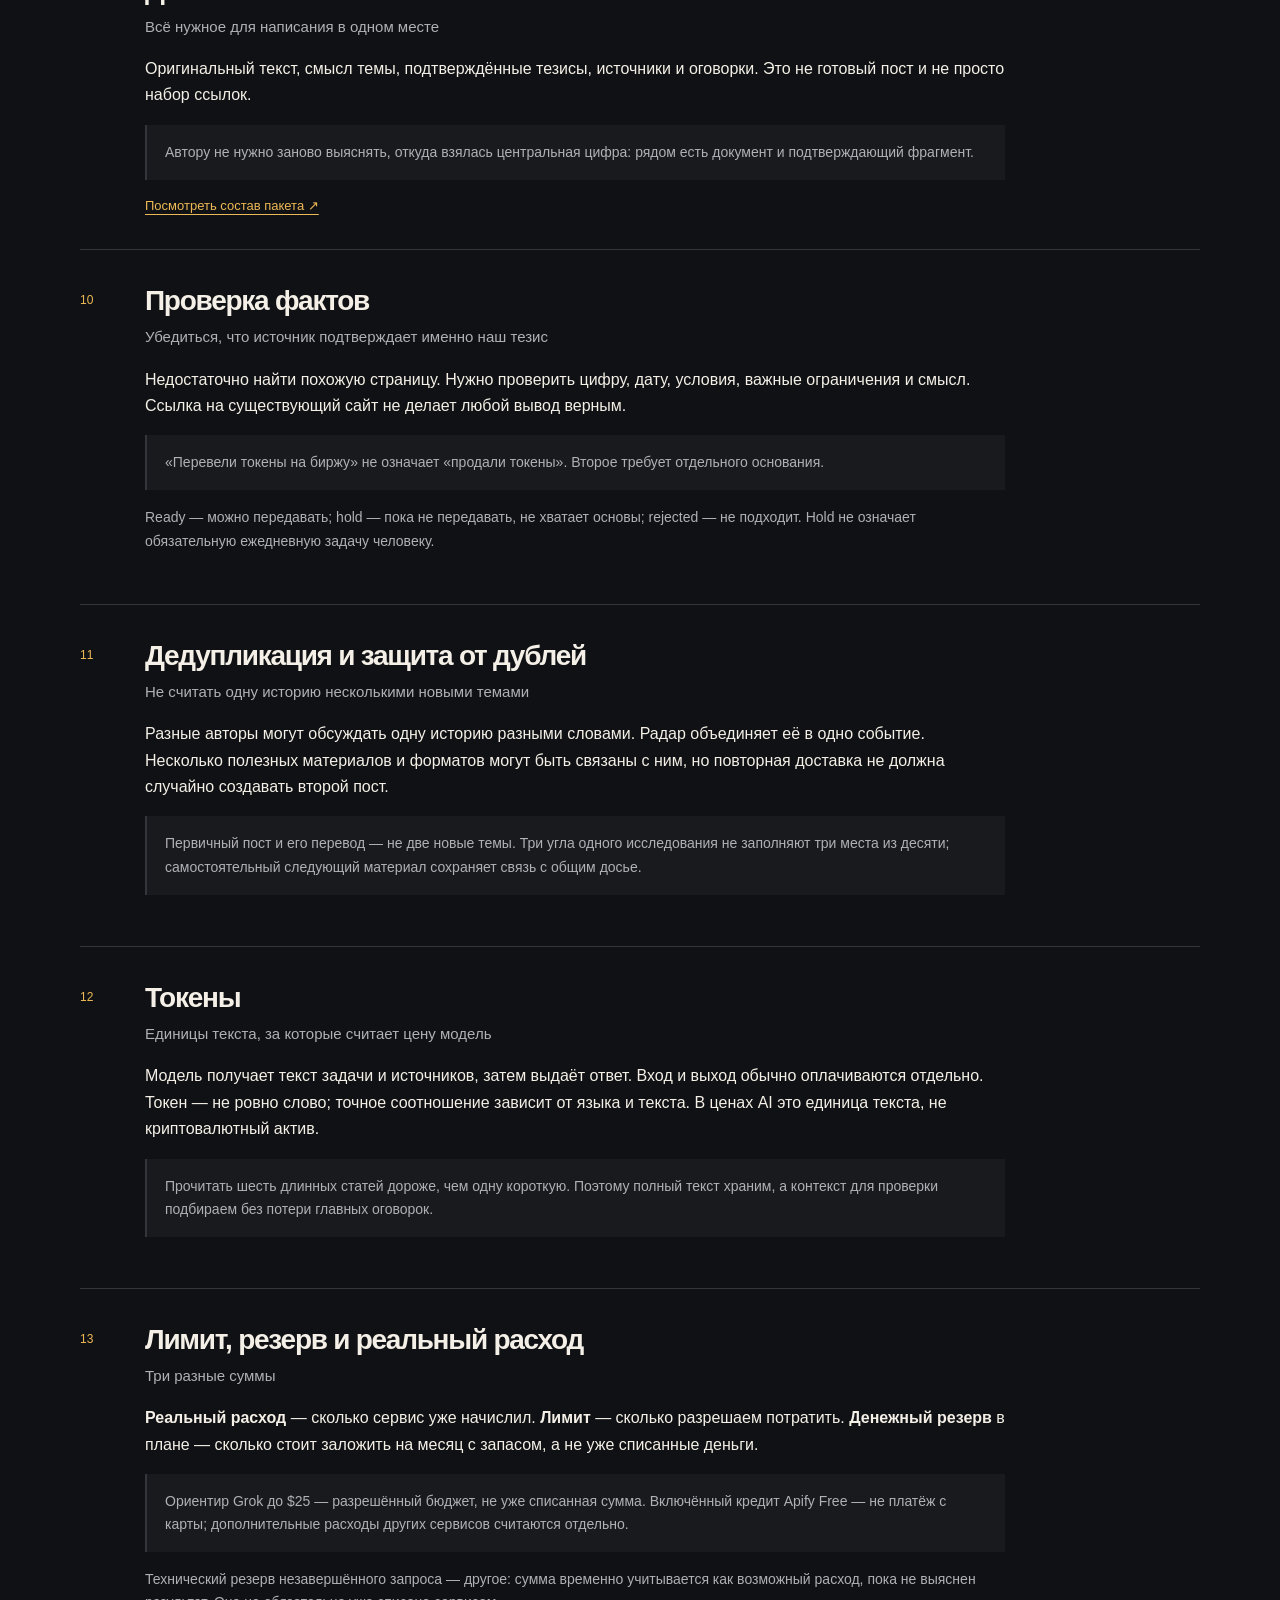
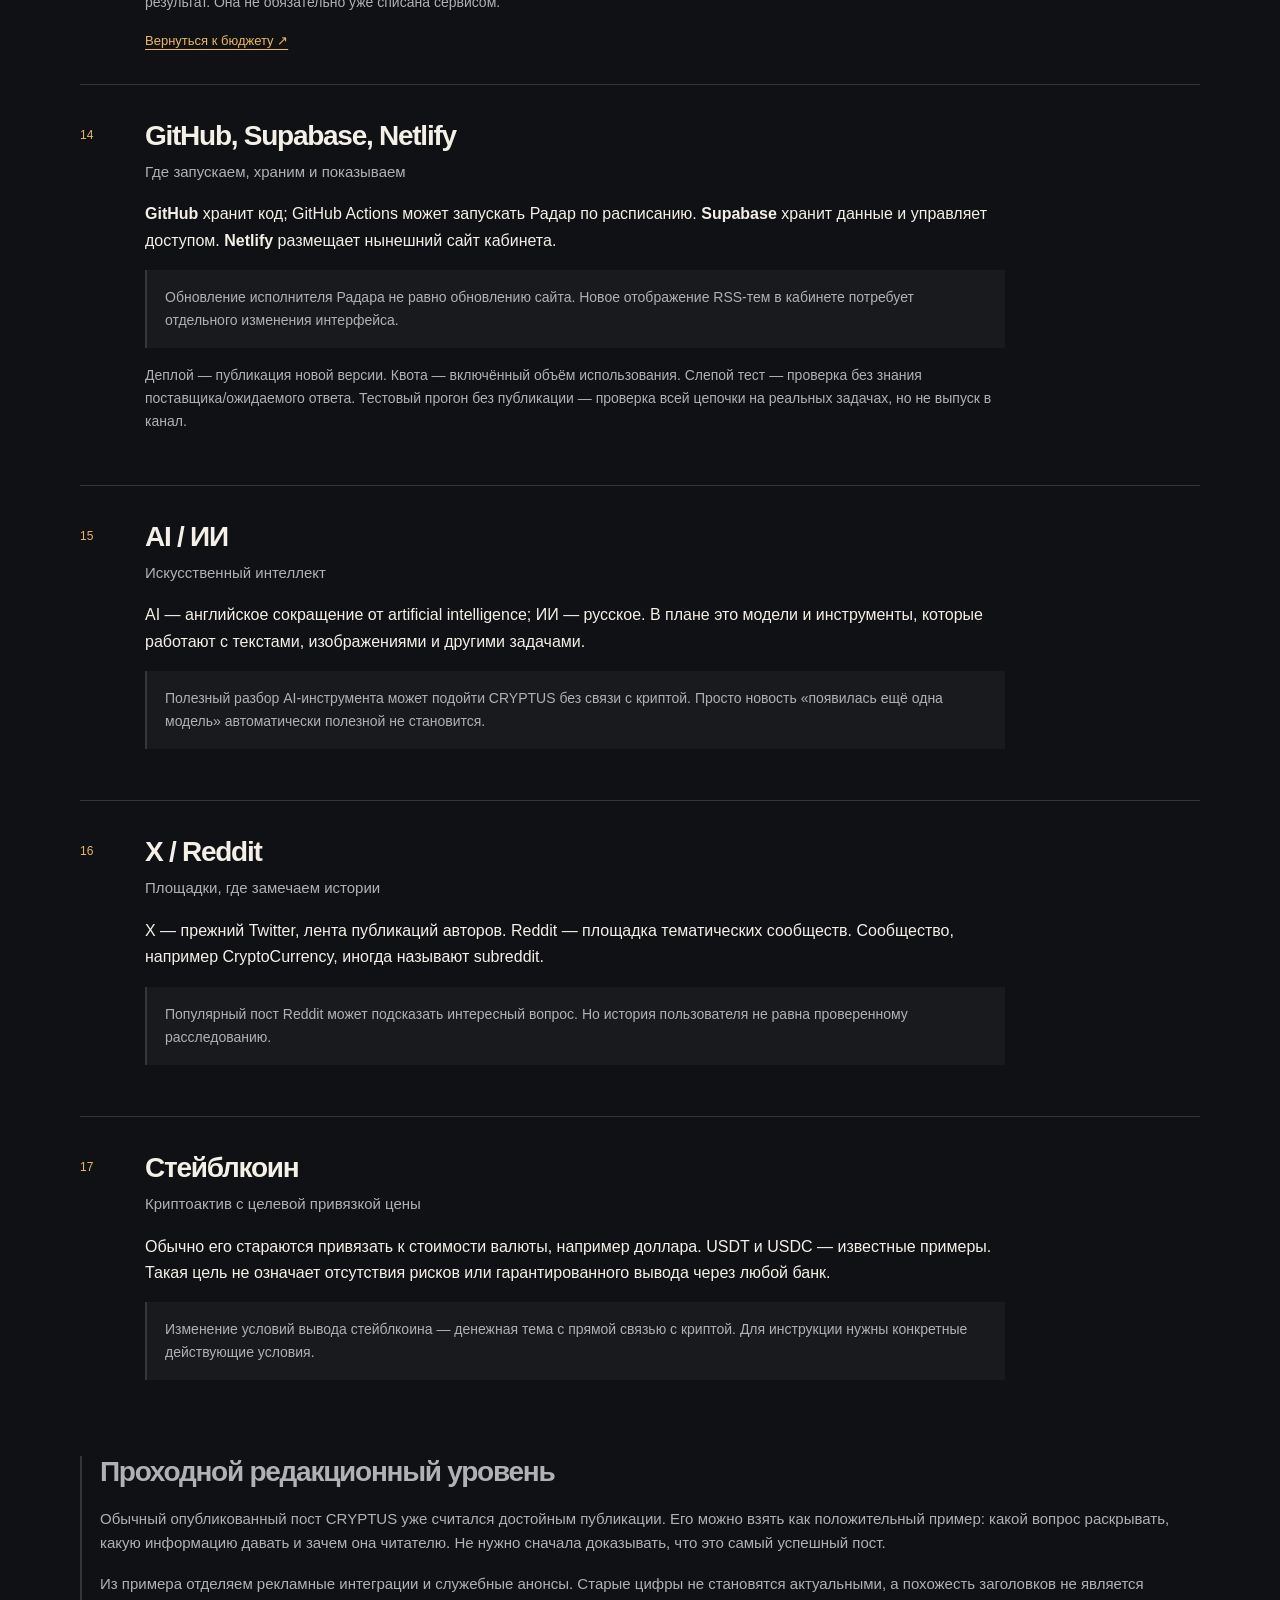
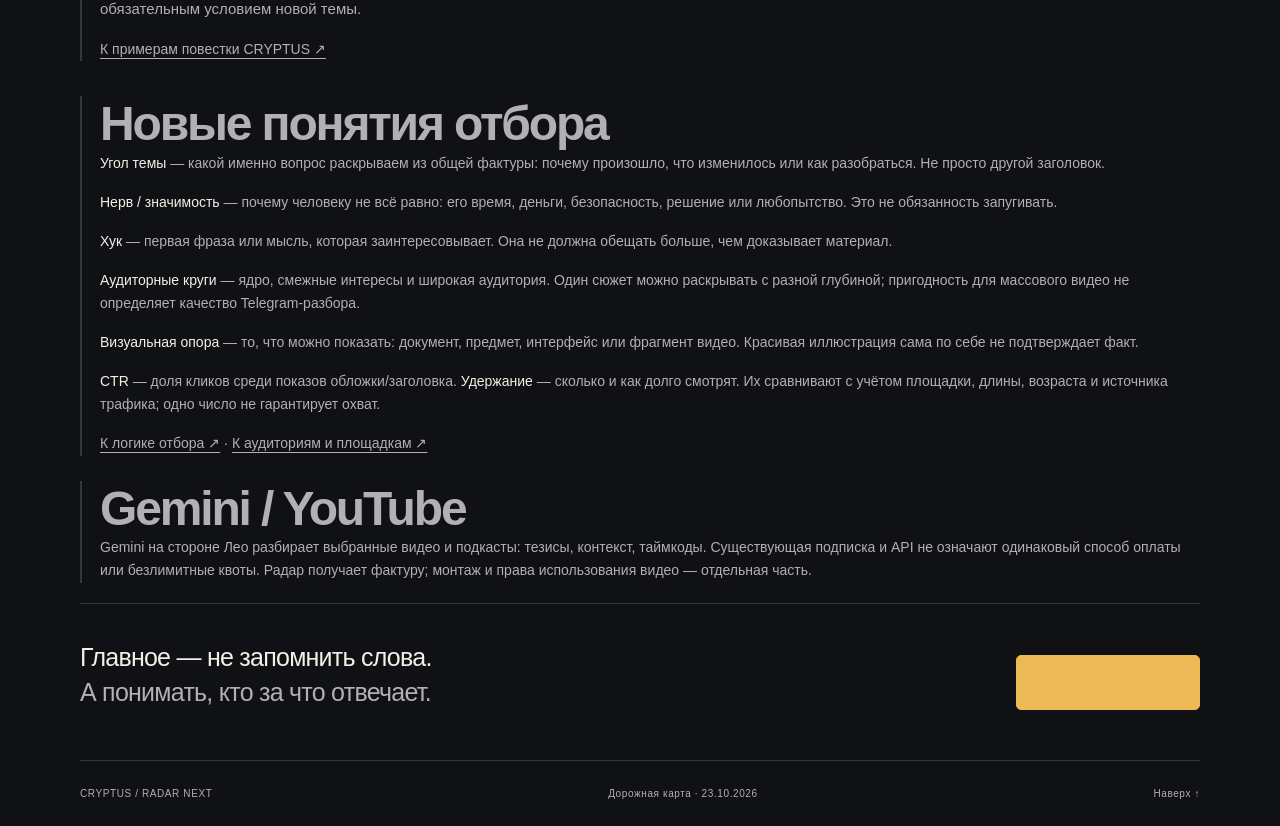
==== commit 6cbcd337: "Refine Radar roadmap from Leo content artifacts and video strategy; budget reader-value cards" ====
--- a/glossary.html
+++ b/glossary.html
@@ -20,7 +20,7 @@
     <article id="agent"><span class="term-number">08</span><div><h2>Агент / сущность <small>Программа, выполняющая цепочку задач</small></h2><p>Не обязательно отдельная новая модель. Это могут быть инструкции существующей модели и инструменты: поиск, чтение, подготовка ответа. Каждый дополнительный шаг может стоить денег.</p><p class="example-line">Сущность Лео получает подготовленную тему и пишет пост. Как она устроена технически, пока неизвестно.</p></div></article>
     <article id="packet"><span class="term-number">09</span><div><h2>Досье / пакет темы <small>Всё нужное для написания в одном месте</small></h2><p>Оригинальный текст, смысл темы, подтверждённые тезисы, источники и оговорки. Это не готовый пост и не просто набор ссылок.</p><p class="example-line">Автору не нужно заново выяснять, откуда взялась центральная цифра: рядом есть документ и подтверждающий фрагмент.</p><a href="index.html#handoff">Посмотреть состав пакета ↗</a></div></article>
     <article id="verify"><span class="term-number">10</span><div><h2>Проверка фактов <small>Убедиться, что источник подтверждает именно наш тезис</small></h2><p>Недостаточно найти похожую страницу. Нужно проверить цифру, дату, условия, важные ограничения и смысл. Ссылка на существующий сайт не делает любой вывод верным.</p><p class="example-line">«Перевели токены на биржу» не означает «продали токены». Второе требует отдельного основания.</p><p class="muted">Ready — можно передавать; hold — пока не передавать, не хватает основы; rejected — не подходит. Hold не означает обязательную ежедневную задачу человеку.</p></div></article>
-    <article id="dedup"><span class="term-number">11</span><div><h2>Дедупликация и защита от дублей <small>Не делать несколько постов из одного события</small></h2><p>Разные авторы могут обсуждать одну историю разными словами. Радар объединяет её в одно событие. При сбое доставки повторная отправка тоже не должна вызывать второй пост.</p><p class="example-line">Первичный пост и его перевод — не две новые темы. Существенное развитие истории может стать обновлением, но это отдельное решение.</p></div></article>
+    <article id="dedup"><span class="term-number">11</span><div><h2>Дедупликация и защита от дублей <small>Не считать одну историю несколькими новыми темами</small></h2><p>Разные авторы могут обсуждать одну историю разными словами. Радар объединяет её в одно событие. Несколько полезных материалов и форматов могут быть связаны с ним, но повторная доставка не должна случайно создавать второй пост.</p><p class="example-line">Первичный пост и его перевод — не две новые темы. Три угла одного исследования не заполняют три места из десяти; самостоятельный следующий материал сохраняет связь с общим досье.</p></div></article>
     <article id="tokens"><span class="term-number">12</span><div><h2>Токены <small>Единицы текста, за которые считает цену модель</small></h2><p>Модель получает текст задачи и источников, затем выдаёт ответ. Вход и выход обычно оплачиваются отдельно. Токен — не ровно слово; точное соотношение зависит от языка и текста. В ценах AI это единица текста, не криптовалютный актив.</p><p class="example-line">Прочитать шесть длинных статей дороже, чем одну короткую. Поэтому полный текст храним, а контекст для проверки подбираем без потери главных оговорок.</p></div></article>
     <article id="limits"><span class="term-number">13</span><div><h2>Лимит, резерв и реальный расход <small>Три разные суммы</small></h2><p><strong>Реальный расход</strong> — сколько сервис уже начислил. <strong>Лимит</strong> — сколько разрешаем потратить. <strong>Денежный резерв</strong> в плане — сколько стоит заложить на месяц с запасом, а не уже списанные деньги.</p><p class="example-line">Ориентир Grok до $25 — разрешённый бюджет, не уже списанная сумма. Включённый кредит Apify Free — не платёж с карты; дополнительные расходы других сервисов считаются отдельно.</p><p class="muted">Технический резерв незавершённого запроса — другое: сумма временно учитывается как возможный расход, пока не выяснен результат. Она не обязательно уже списана сервисом.</p><a href="index.html#money">Вернуться к бюджету ↗</a></div></article>
     <article id="infra"><span class="term-number">14</span><div><h2>GitHub, Supabase, Netlify <small>Где запускаем, храним и показываем</small></h2><p><strong>GitHub</strong> хранит код; GitHub Actions может запускать Радар по расписанию. <strong>Supabase</strong> хранит данные и управляет доступом. <strong>Netlify</strong> размещает нынешний сайт кабинета.</p><p class="example-line">Обновление исполнителя Радара не равно обновлению сайта. Новое отображение RSS-тем в кабинете потребует отдельного изменения интерфейса.</p><p class="muted">Деплой — публикация новой версии. Квота — включённый объём использования. Слепой тест — проверка без знания поставщика/ожидаемого ответа. Тестовый прогон без публикации — проверка всей цепочки на реальных задачах, но не выпуск в канал.</p></div></article>
@@ -29,6 +29,7 @@
     <article id="stablecoin"><span class="term-number">17</span><div><h2>Стейблкоин <small>Криптоактив с целевой привязкой цены</small></h2><p>Обычно его стараются привязать к стоимости валюты, например доллара. USDT и USDC — известные примеры. Такая цель не означает отсутствия рисков или гарантированного вывода через любой банк.</p><p class="example-line">Изменение условий вывода стейблкоина — денежная тема с прямой связью с криптой. Для инструкции нужны конкретные действующие условия.</p></div></article>
   </div>
   <section class="plain-note" id="editorial-floor" aria-labelledby="floor-title"><h2 id="floor-title">Проходной редакционный уровень</h2><p>Обычный опубликованный пост CRYPTUS уже считался достойным публикации. Его можно взять как положительный пример: какой вопрос раскрывать, какую информацию давать и зачем она читателю. Не нужно сначала доказывать, что это самый успешный пост.</p><p>Из примера отделяем рекламные интеграции и служебные анонсы. Старые цифры не становятся актуальными, а похожесть заголовков не является обязательным условием новой темы.</p><a href="index.html#interest">К примерам повестки CRYPTUS ↗</a></section>
+  <section class="plain-note" id="editorial-terms"><h2>Новые понятия отбора</h2><p><strong>Угол темы</strong> — какой именно вопрос раскрываем из общей фактуры: почему произошло, что изменилось или как разобраться. Не просто другой заголовок.</p><p><strong>Нерв / значимость</strong> — почему человеку не всё равно: его время, деньги, безопасность, решение или любопытство. Это не обязанность запугивать.</p><p><strong>Хук</strong> — первая фраза или мысль, которая заинтересовывает. Она не должна обещать больше, чем доказывает материал.</p><p><strong>Аудиторные круги</strong> — ядро, смежные интересы и широкая аудитория. Один сюжет можно раскрывать с разной глубиной; пригодность для массового видео не определяет качество Telegram-разбора.</p><p><strong>Визуальная опора</strong> — то, что можно показать: документ, предмет, интерфейс или фрагмент видео. Красивая иллюстрация сама по себе не подтверждает факт.</p><p><strong>CTR</strong> — доля кликов среди показов обложки/заголовка. <strong>Удержание</strong> — сколько и как долго смотрят. Их сравнивают с учётом площадки, длины, возраста и источника трафика; одно число не гарантирует охват.</p><a href="index.html#editorial-model">К логике отбора ↗</a> · <a href="index.html#destinations">К аудиториям и площадкам ↗</a></section>
   <section class="plain-note" id="gemini"><h2>Gemini / YouTube</h2><p>Gemini на стороне Лео разбирает выбранные видео и подкасты: тезисы, контекст, таймкоды. Существующая подписка и API не означают одинаковый способ оплаты или безлимитные квоты. Радар получает фактуру; монтаж и права использования видео — отдельная часть.</p></section>
   <div class="closing"><p>Главное — не запомнить слова.<br><span>А понимать, кто за что отвечает.</span></p><a class="primary" href="index.html">Вернуться к плану ←</a></div>
 </main>
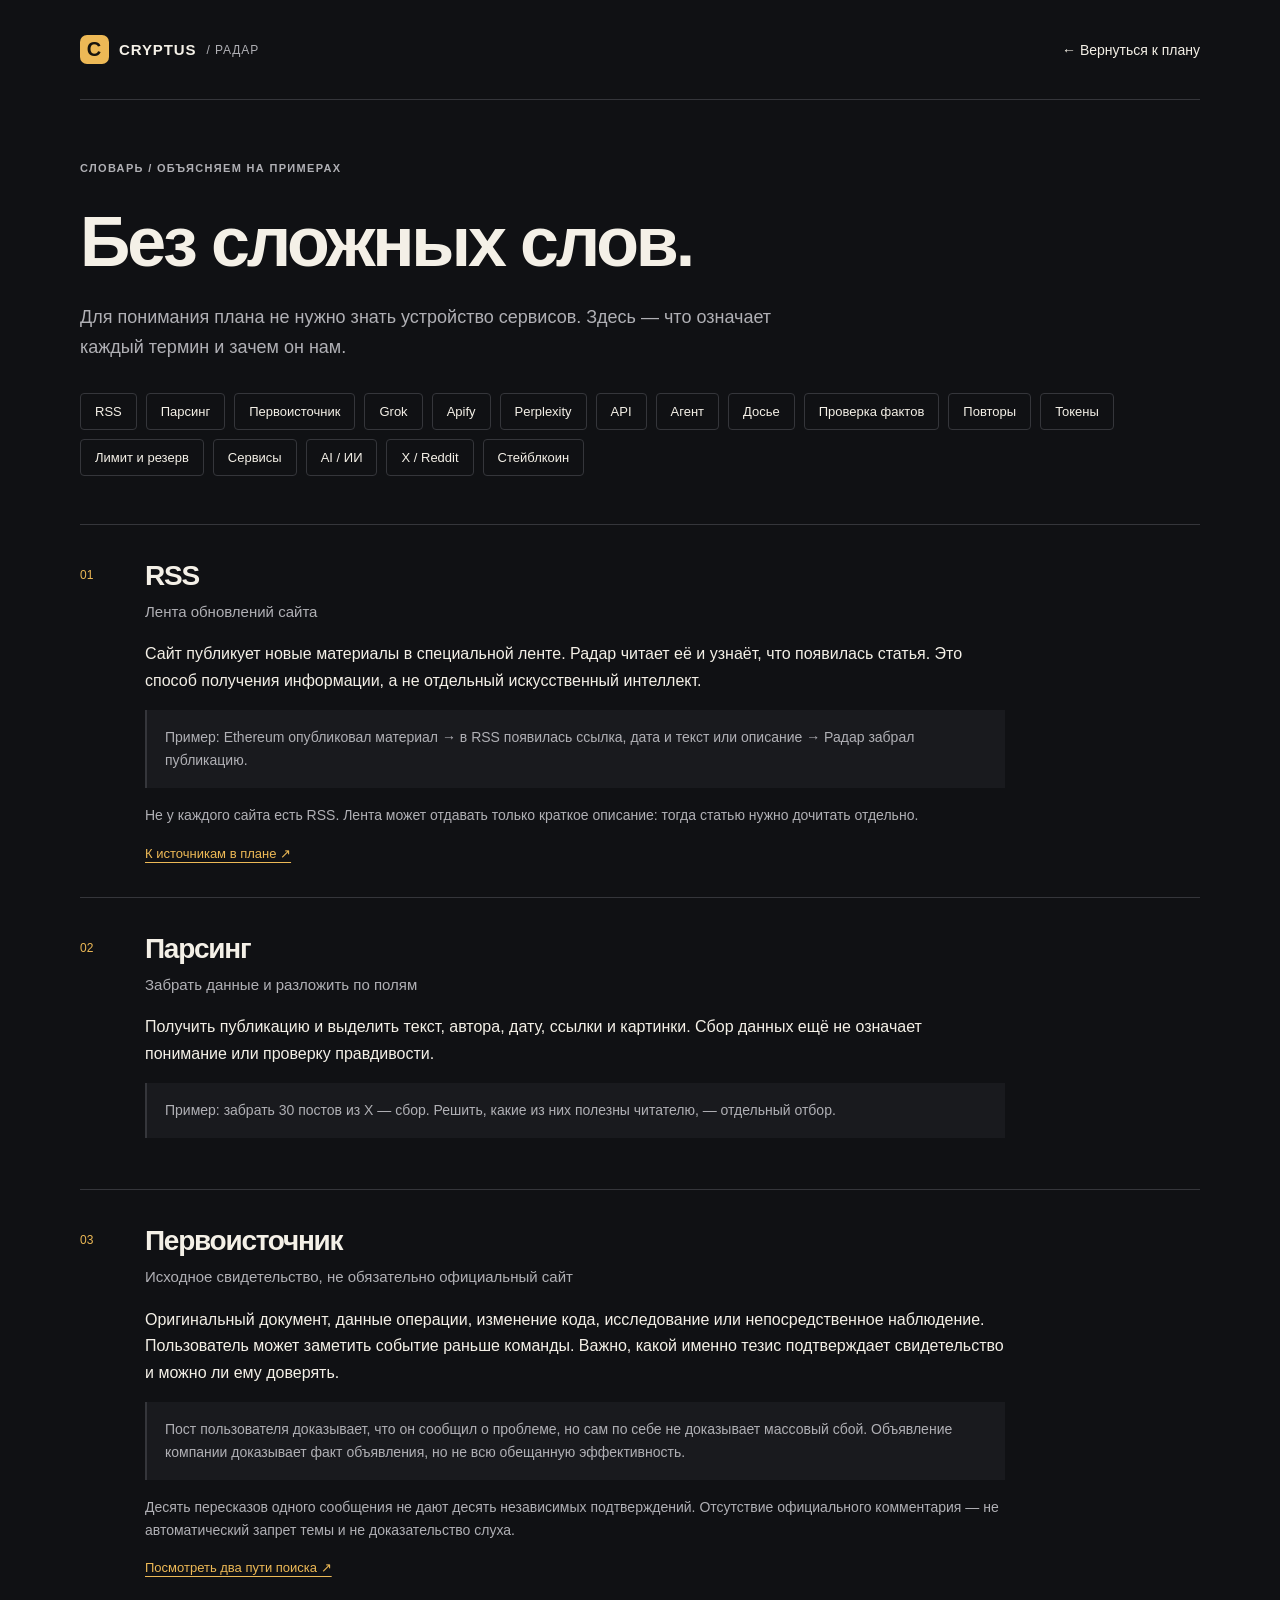
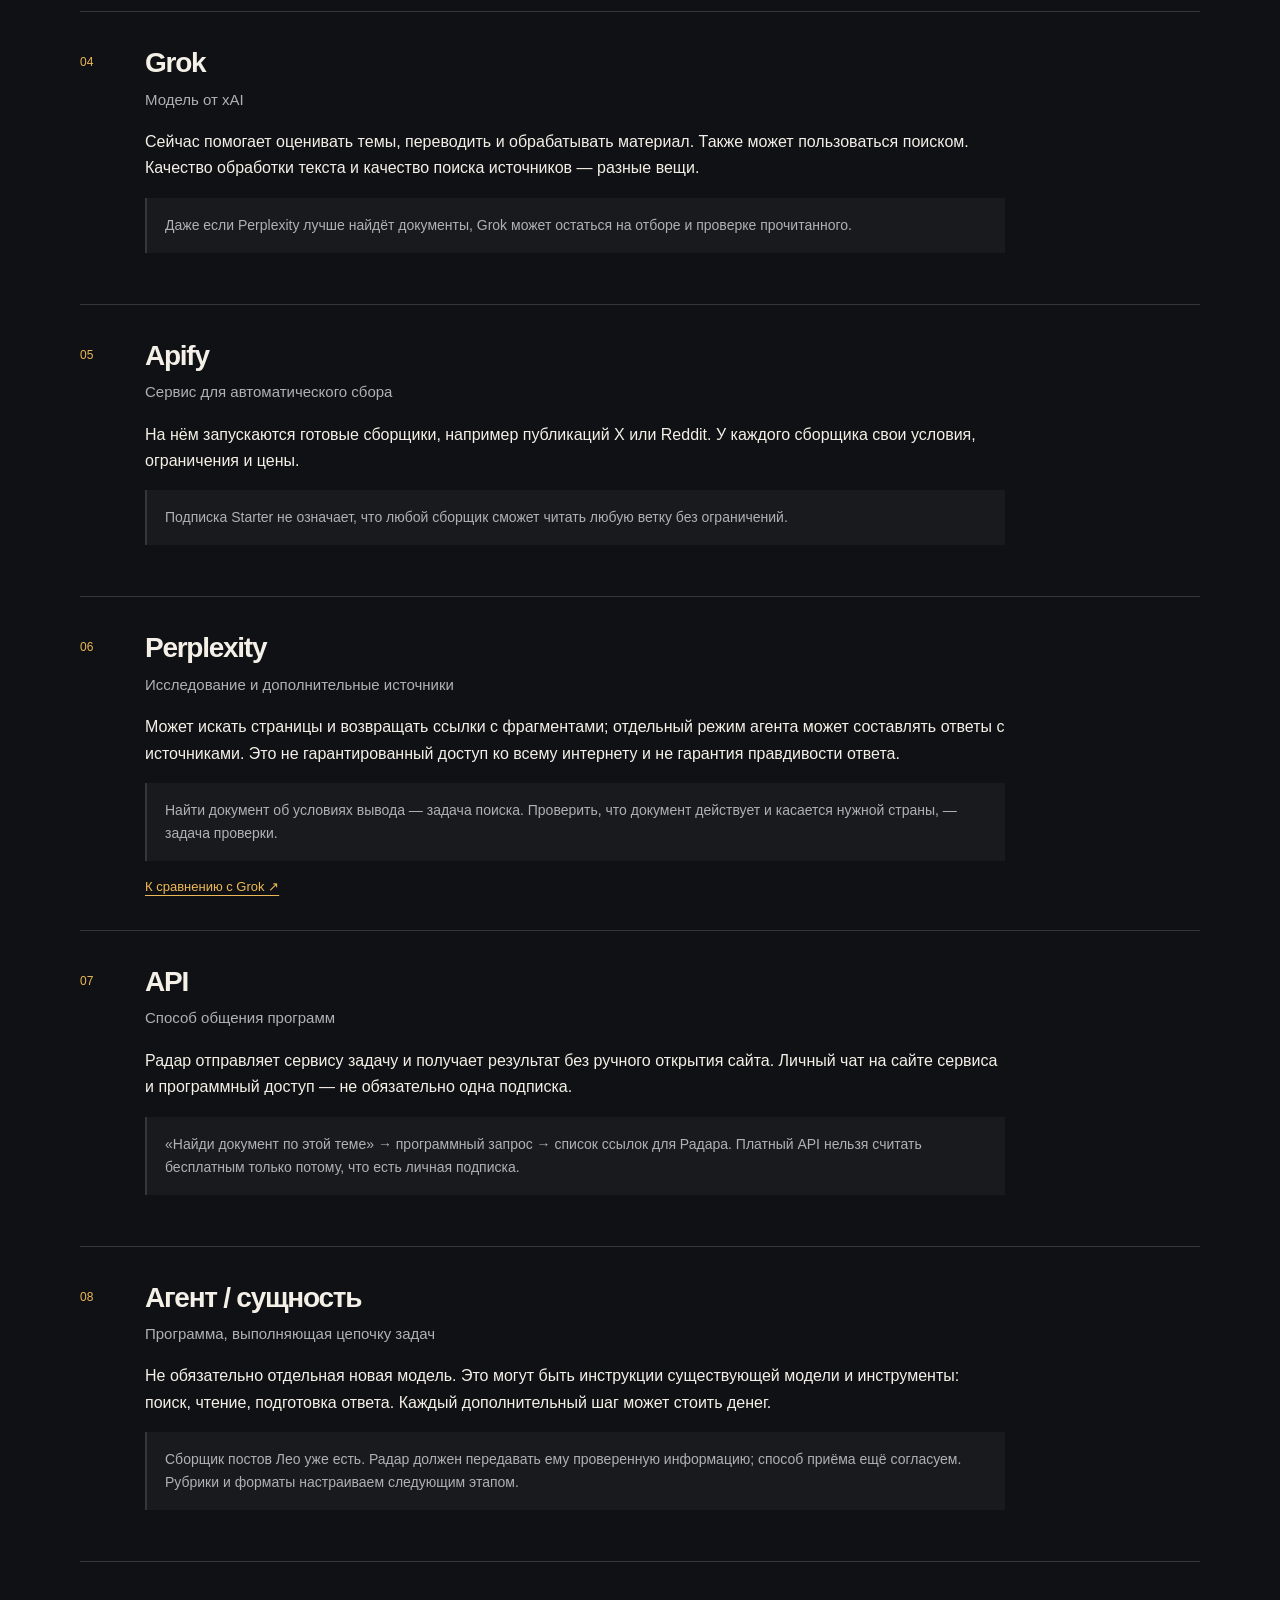
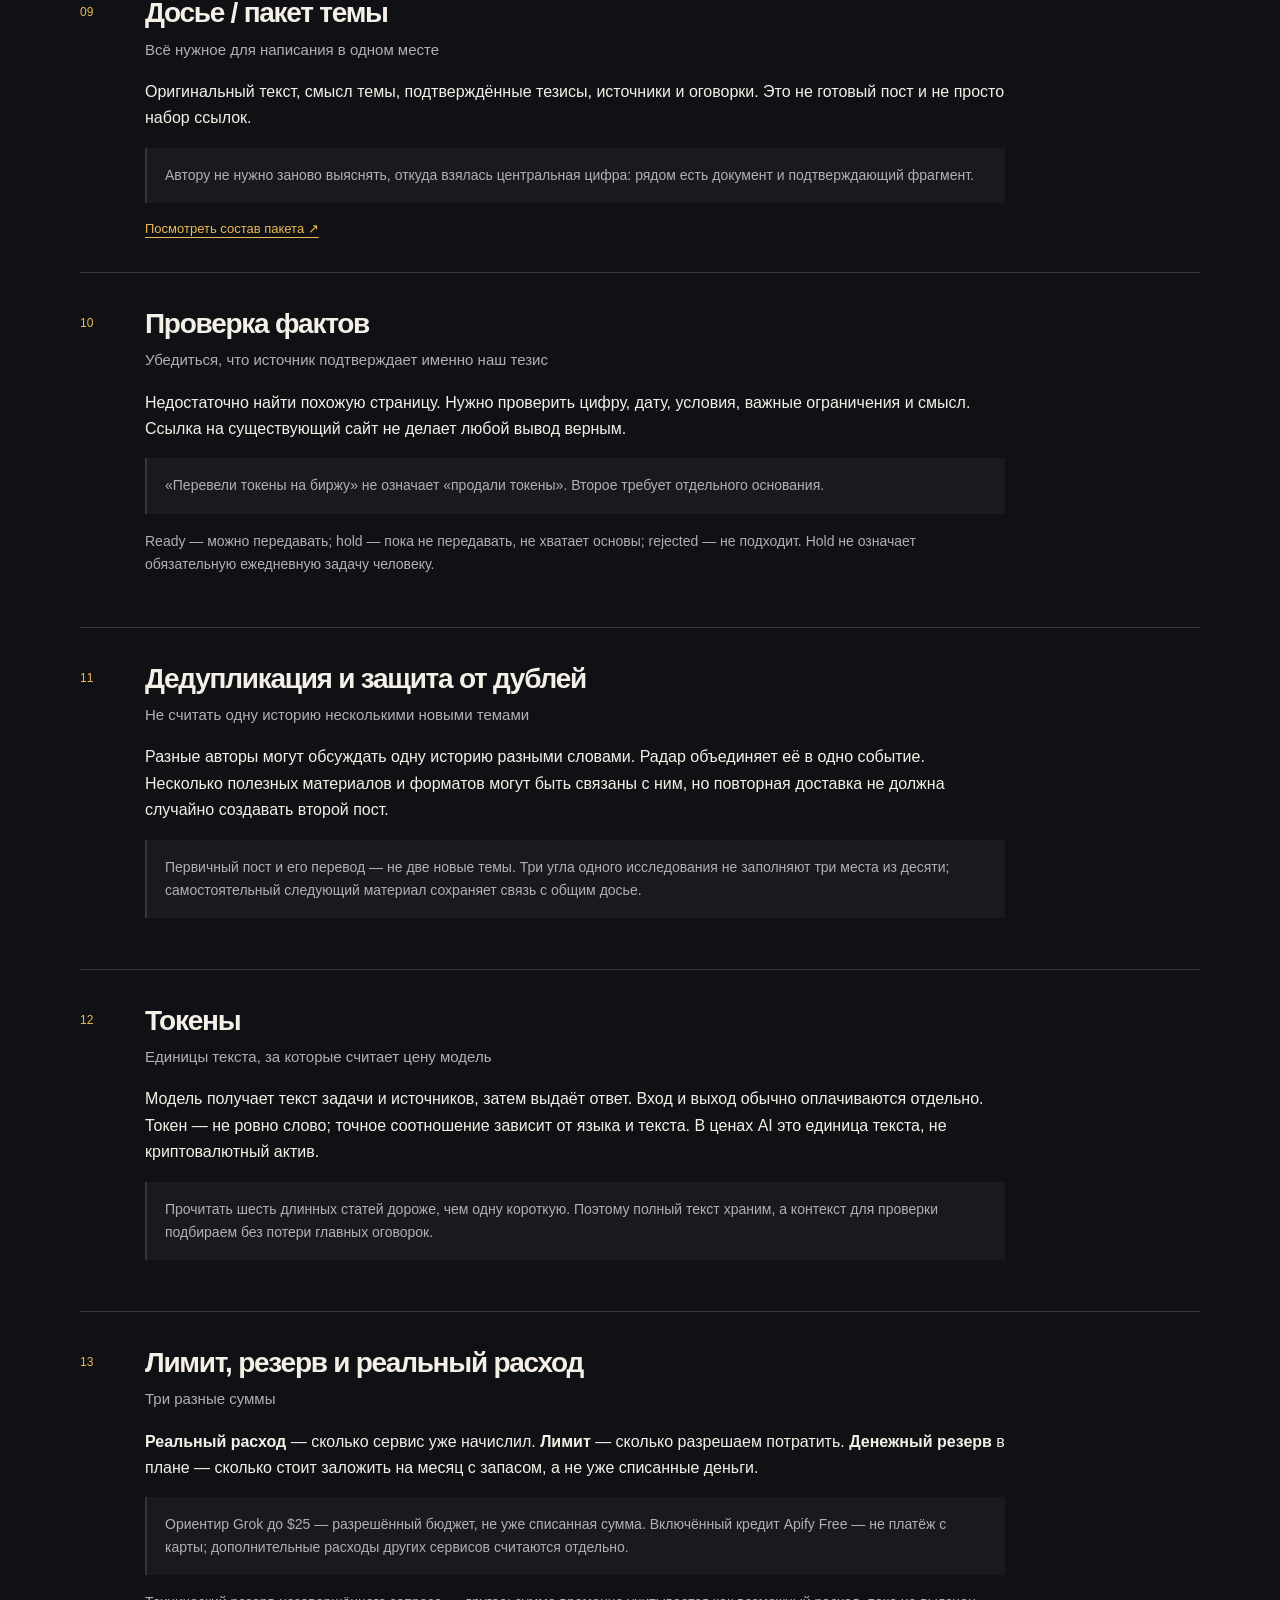
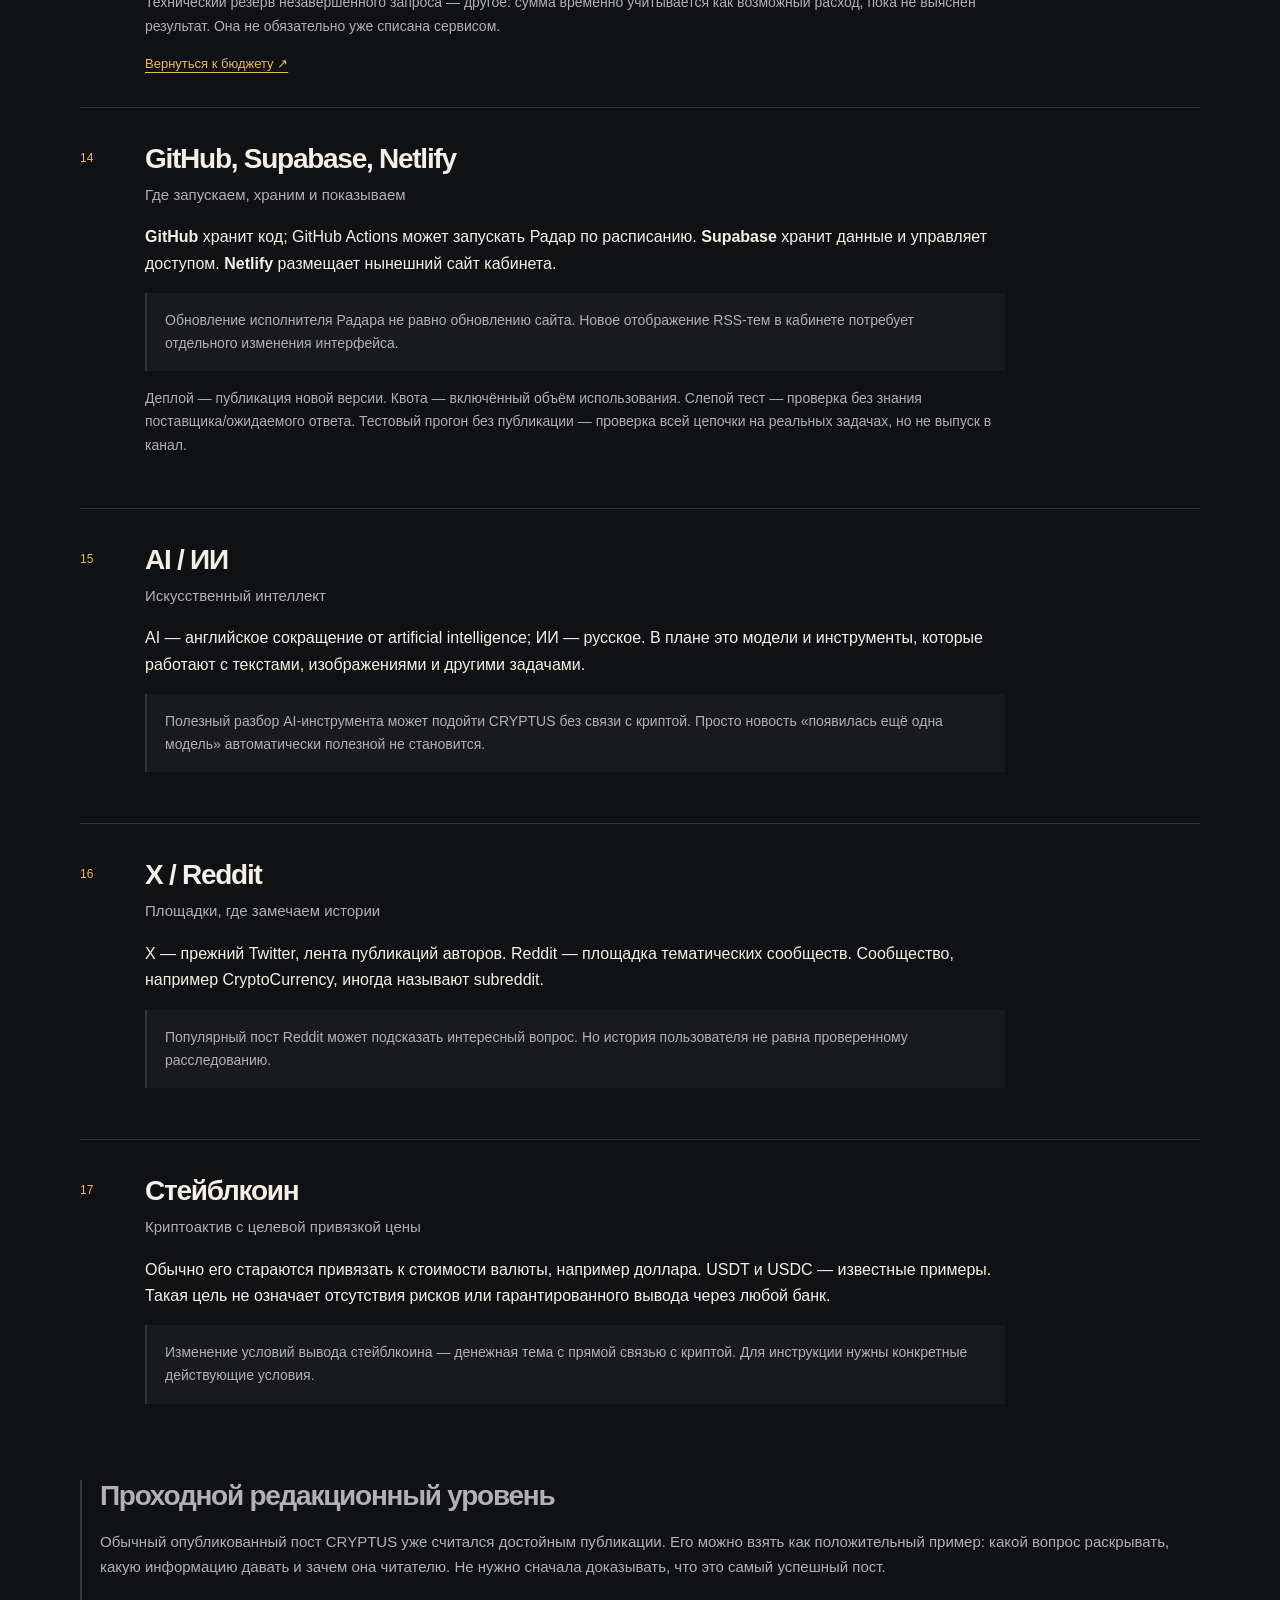
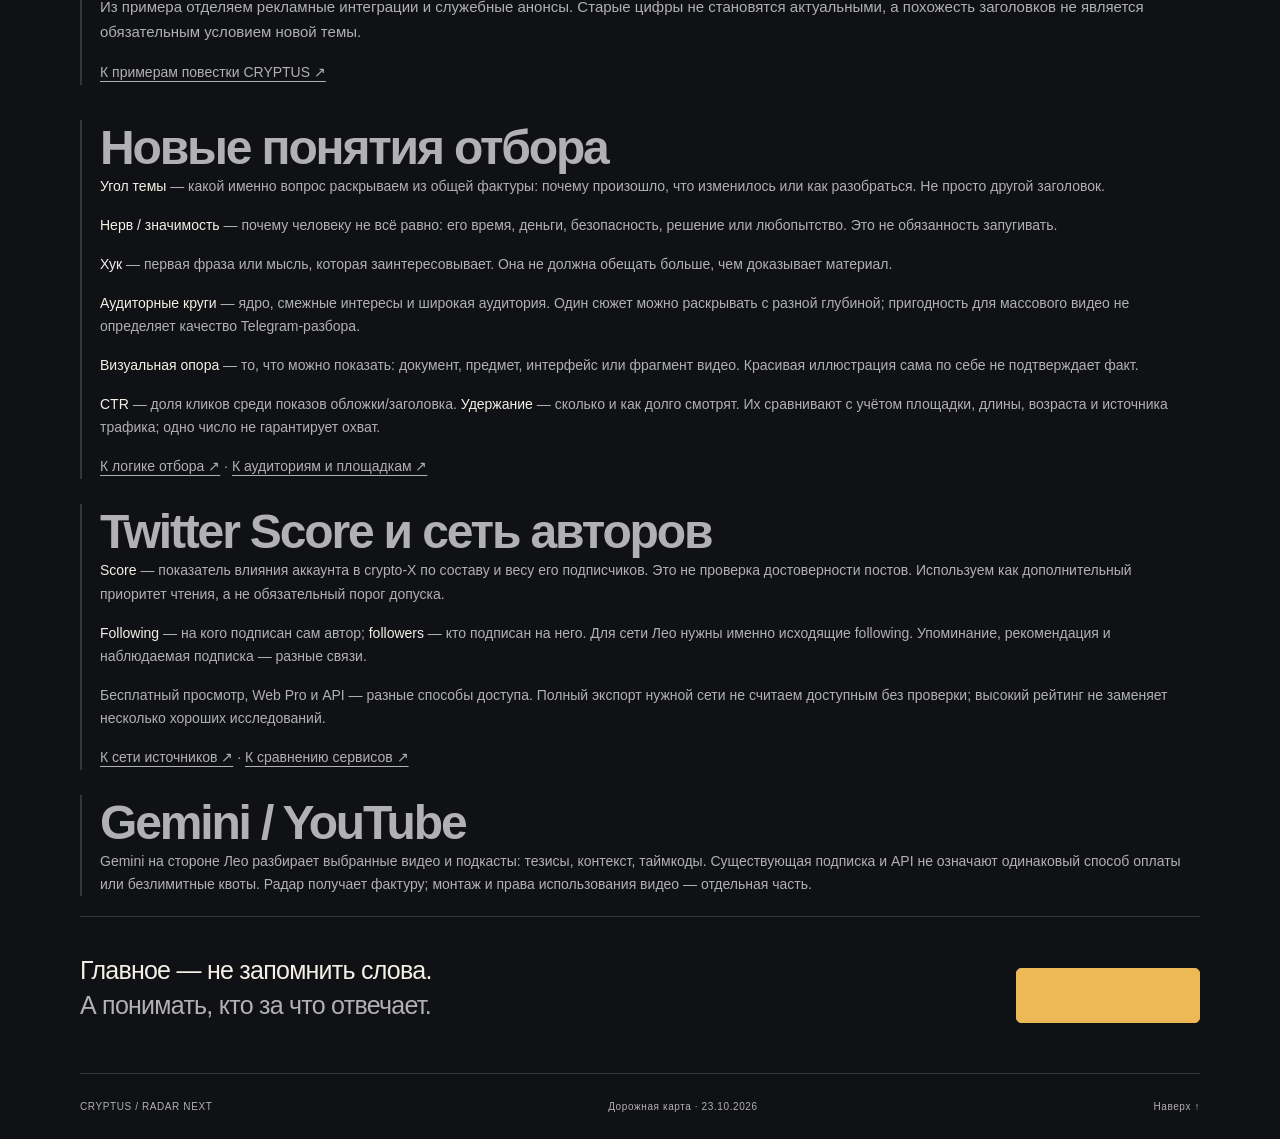
==== commit 856984a2: "Align Radar roadmap with Leo call: Reddit/X quality, search comparison, YouTube then Telegram" ====
--- a/glossary.html
+++ b/glossary.html
@@ -15,9 +15,9 @@
     <article id="source"><span class="term-number">03</span><div><h2>Первоисточник <small>Исходное свидетельство, не обязательно официальный сайт</small></h2><p>Оригинальный документ, данные операции, изменение кода, исследование или непосредственное наблюдение. Пользователь может заметить событие раньше команды. Важно, какой именно тезис подтверждает свидетельство и можно ли ему доверять.</p><p class="example-line">Пост пользователя доказывает, что он сообщил о проблеме, но сам по себе не доказывает массовый сбой. Объявление компании доказывает факт объявления, но не всю обещанную эффективность.</p><p class="muted">Десять пересказов одного сообщения не дают десять независимых подтверждений. Отсутствие официального комментария — не автоматический запрет темы и не доказательство слуха.</p><a href="index.html#interest">Посмотреть два пути поиска ↗</a></div></article>
     <article id="grok"><span class="term-number">04</span><div><h2>Grok <small>Модель от xAI</small></h2><p>Сейчас помогает оценивать темы, переводить и обрабатывать материал. Также может пользоваться поиском. Качество обработки текста и качество поиска источников — разные вещи.</p><p class="example-line">Даже если Perplexity лучше найдёт документы, Grok может остаться на отборе и проверке прочитанного.</p></div></article>
     <article id="apify"><span class="term-number">05</span><div><h2>Apify <small>Сервис для автоматического сбора</small></h2><p>На нём запускаются готовые сборщики, например публикаций X или Reddit. У каждого сборщика свои условия, ограничения и цены.</p><p class="example-line">Подписка Starter не означает, что любой сборщик сможет читать любую ветку без ограничений.</p></div></article>
-    <article id="perplexity"><span class="term-number">06</span><div><h2>Perplexity <small>Исследование и дополнительные источники</small></h2><p>Может искать страницы и возвращать ссылки с фрагментами; отдельный режим агента может составлять ответы с источниками. Это не гарантированный доступ ко всему интернету и не гарантия правдивости ответа.</p><p class="example-line">Найти документ об условиях вывода — задача поиска. Проверить, что документ действует и касается нужной страны, — задача проверки.</p><a href="index.html#research">К роли исследователя ↗</a></div></article>
+    <article id="perplexity"><span class="term-number">06</span><div><h2>Perplexity <small>Исследование и дополнительные источники</small></h2><p>Может искать страницы и возвращать ссылки с фрагментами; отдельный режим агента может составлять ответы с источниками. Это не гарантированный доступ ко всему интернету и не гарантия правдивости ответа.</p><p class="example-line">Найти документ об условиях вывода — задача поиска. Проверить, что документ действует и касается нужной страны, — задача проверки.</p><a href="index.html#comparison">К сравнению с Grok ↗</a></div></article>
     <article id="api"><span class="term-number">07</span><div><h2>API <small>Способ общения программ</small></h2><p>Радар отправляет сервису задачу и получает результат без ручного открытия сайта. Личный чат на сайте сервиса и программный доступ — не обязательно одна подписка.</p><p class="example-line">«Найди документ по этой теме» → программный запрос → список ссылок для Радара. Платный API нельзя считать бесплатным только потому, что есть личная подписка.</p></div></article>
-    <article id="agent"><span class="term-number">08</span><div><h2>Агент / сущность <small>Программа, выполняющая цепочку задач</small></h2><p>Не обязательно отдельная новая модель. Это могут быть инструкции существующей модели и инструменты: поиск, чтение, подготовка ответа. Каждый дополнительный шаг может стоить денег.</p><p class="example-line">Сущность Лео получает подготовленную тему и пишет пост. Как она устроена технически, пока неизвестно.</p></div></article>
+    <article id="agent"><span class="term-number">08</span><div><h2>Агент / сущность <small>Программа, выполняющая цепочку задач</small></h2><p>Не обязательно отдельная новая модель. Это могут быть инструкции существующей модели и инструменты: поиск, чтение, подготовка ответа. Каждый дополнительный шаг может стоить денег.</p><p class="example-line">Сборщик постов Лео уже есть. Радар должен передавать ему проверенную информацию; способ приёма ещё согласуем. Рубрики и форматы настраиваем следующим этапом.</p></div></article>
     <article id="packet"><span class="term-number">09</span><div><h2>Досье / пакет темы <small>Всё нужное для написания в одном месте</small></h2><p>Оригинальный текст, смысл темы, подтверждённые тезисы, источники и оговорки. Это не готовый пост и не просто набор ссылок.</p><p class="example-line">Автору не нужно заново выяснять, откуда взялась центральная цифра: рядом есть документ и подтверждающий фрагмент.</p><a href="index.html#handoff">Посмотреть состав пакета ↗</a></div></article>
     <article id="verify"><span class="term-number">10</span><div><h2>Проверка фактов <small>Убедиться, что источник подтверждает именно наш тезис</small></h2><p>Недостаточно найти похожую страницу. Нужно проверить цифру, дату, условия, важные ограничения и смысл. Ссылка на существующий сайт не делает любой вывод верным.</p><p class="example-line">«Перевели токены на биржу» не означает «продали токены». Второе требует отдельного основания.</p><p class="muted">Ready — можно передавать; hold — пока не передавать, не хватает основы; rejected — не подходит. Hold не означает обязательную ежедневную задачу человеку.</p></div></article>
     <article id="dedup"><span class="term-number">11</span><div><h2>Дедупликация и защита от дублей <small>Не считать одну историю несколькими новыми темами</small></h2><p>Разные авторы могут обсуждать одну историю разными словами. Радар объединяет её в одно событие. Несколько полезных материалов и форматов могут быть связаны с ним, но повторная доставка не должна случайно создавать второй пост.</p><p class="example-line">Первичный пост и его перевод — не две новые темы. Три угла одного исследования не заполняют три места из десяти; самостоятельный следующий материал сохраняет связь с общим досье.</p></div></article>
@@ -30,6 +30,7 @@
   </div>
   <section class="plain-note" id="editorial-floor" aria-labelledby="floor-title"><h2 id="floor-title">Проходной редакционный уровень</h2><p>Обычный опубликованный пост CRYPTUS уже считался достойным публикации. Его можно взять как положительный пример: какой вопрос раскрывать, какую информацию давать и зачем она читателю. Не нужно сначала доказывать, что это самый успешный пост.</p><p>Из примера отделяем рекламные интеграции и служебные анонсы. Старые цифры не становятся актуальными, а похожесть заголовков не является обязательным условием новой темы.</p><a href="index.html#interest">К примерам повестки CRYPTUS ↗</a></section>
   <section class="plain-note" id="editorial-terms"><h2>Новые понятия отбора</h2><p><strong>Угол темы</strong> — какой именно вопрос раскрываем из общей фактуры: почему произошло, что изменилось или как разобраться. Не просто другой заголовок.</p><p><strong>Нерв / значимость</strong> — почему человеку не всё равно: его время, деньги, безопасность, решение или любопытство. Это не обязанность запугивать.</p><p><strong>Хук</strong> — первая фраза или мысль, которая заинтересовывает. Она не должна обещать больше, чем доказывает материал.</p><p><strong>Аудиторные круги</strong> — ядро, смежные интересы и широкая аудитория. Один сюжет можно раскрывать с разной глубиной; пригодность для массового видео не определяет качество Telegram-разбора.</p><p><strong>Визуальная опора</strong> — то, что можно показать: документ, предмет, интерфейс или фрагмент видео. Красивая иллюстрация сама по себе не подтверждает факт.</p><p><strong>CTR</strong> — доля кликов среди показов обложки/заголовка. <strong>Удержание</strong> — сколько и как долго смотрят. Их сравнивают с учётом площадки, длины, возраста и источника трафика; одно число не гарантирует охват.</p><a href="index.html#editorial-model">К логике отбора ↗</a> · <a href="index.html#destinations">К аудиториям и площадкам ↗</a></section>
+  <section class="plain-note" id="twitter-score"><h2>Twitter Score и сеть авторов</h2><p><strong>Score</strong> — показатель влияния аккаунта в crypto-X по составу и весу его подписчиков. Это не проверка достоверности постов. Используем как дополнительный приоритет чтения, а не обязательный порог допуска.</p><p><strong>Following</strong> — на кого подписан сам автор; <strong>followers</strong> — кто подписан на него. Для сети Лео нужны именно исходящие following. Упоминание, рекомендация и наблюдаемая подписка — разные связи.</p><p>Бесплатный просмотр, Web Pro и API — разные способы доступа. Полный экспорт нужной сети не считаем доступным без проверки; высокий рейтинг не заменяет несколько хороших исследований.</p><a href="index.html#source-network">К сети источников ↗</a> · <a href="index.html#comparison">К сравнению сервисов ↗</a></section>
   <section class="plain-note" id="gemini"><h2>Gemini / YouTube</h2><p>Gemini на стороне Лео разбирает выбранные видео и подкасты: тезисы, контекст, таймкоды. Существующая подписка и API не означают одинаковый способ оплаты или безлимитные квоты. Радар получает фактуру; монтаж и права использования видео — отдельная часть.</p></section>
   <div class="closing"><p>Главное — не запомнить слова.<br><span>А понимать, кто за что отвечает.</span></p><a class="primary" href="index.html">Вернуться к плану ←</a></div>
 </main>
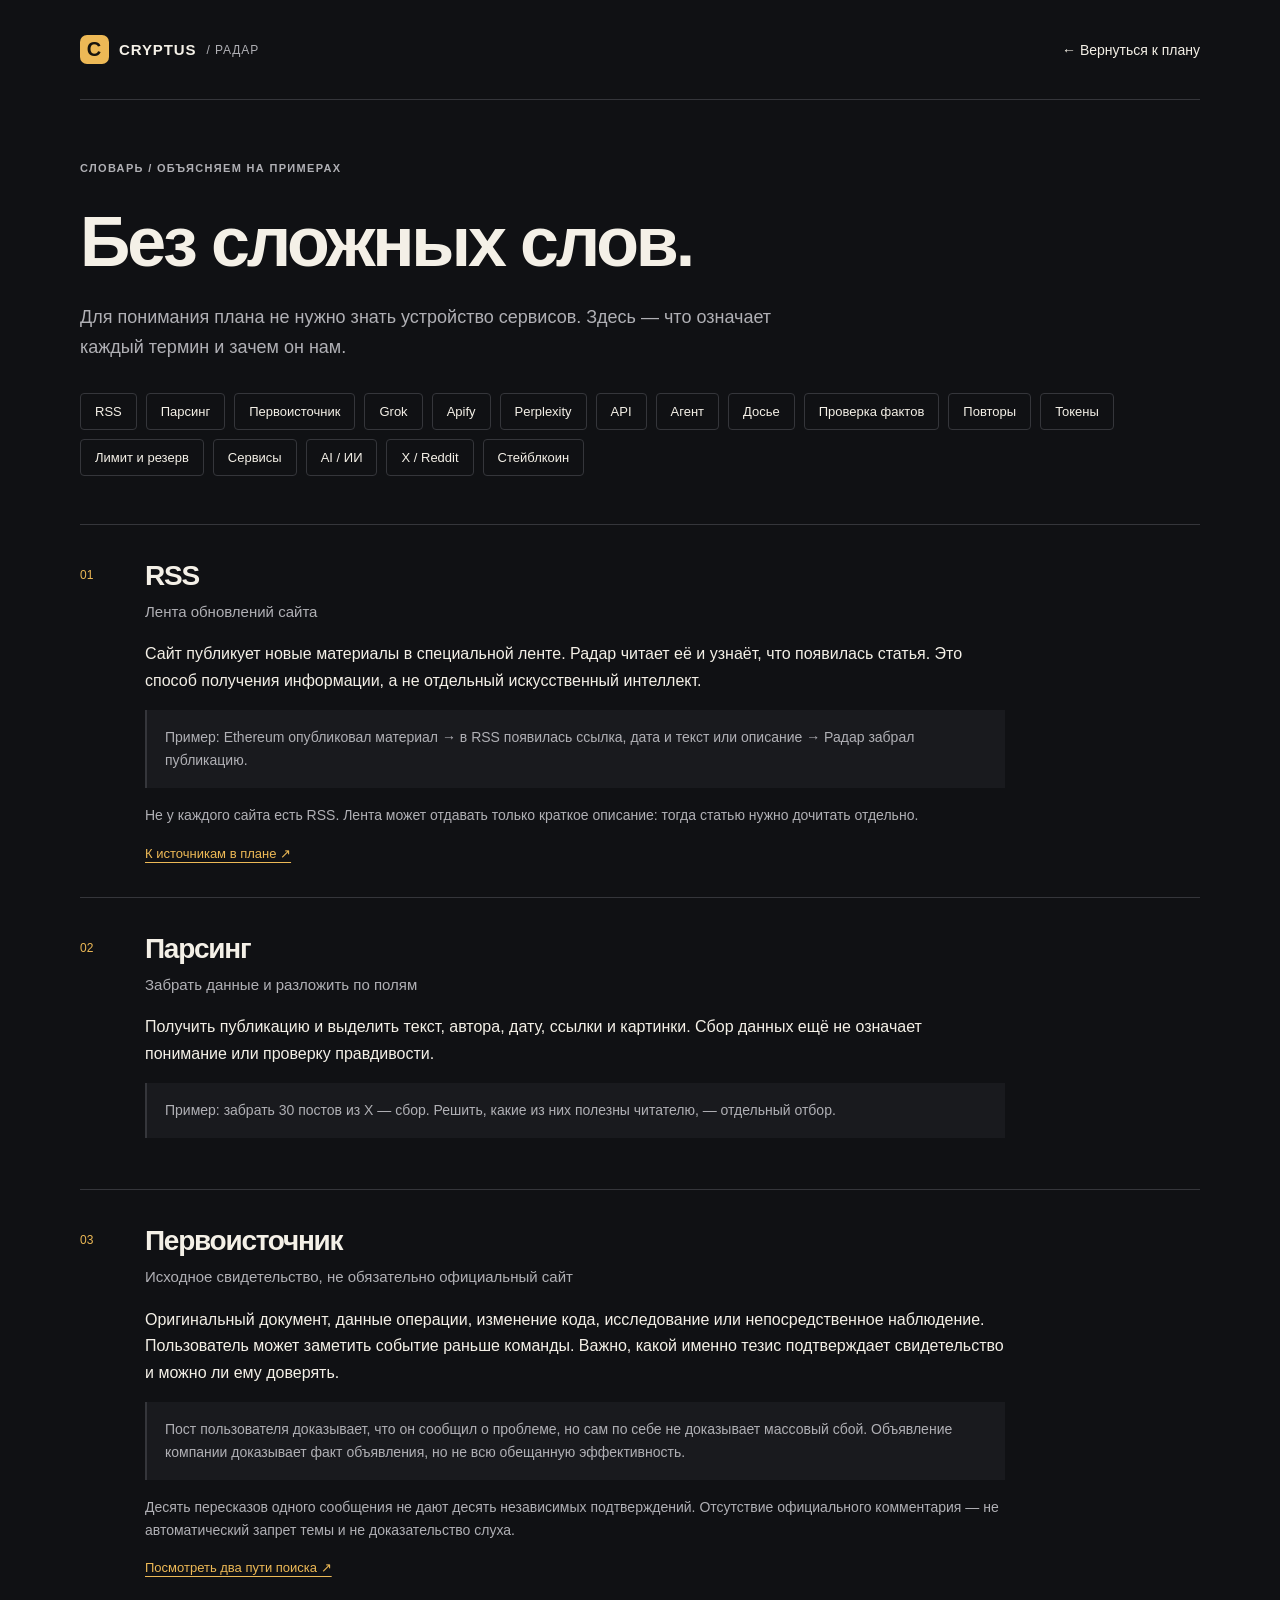
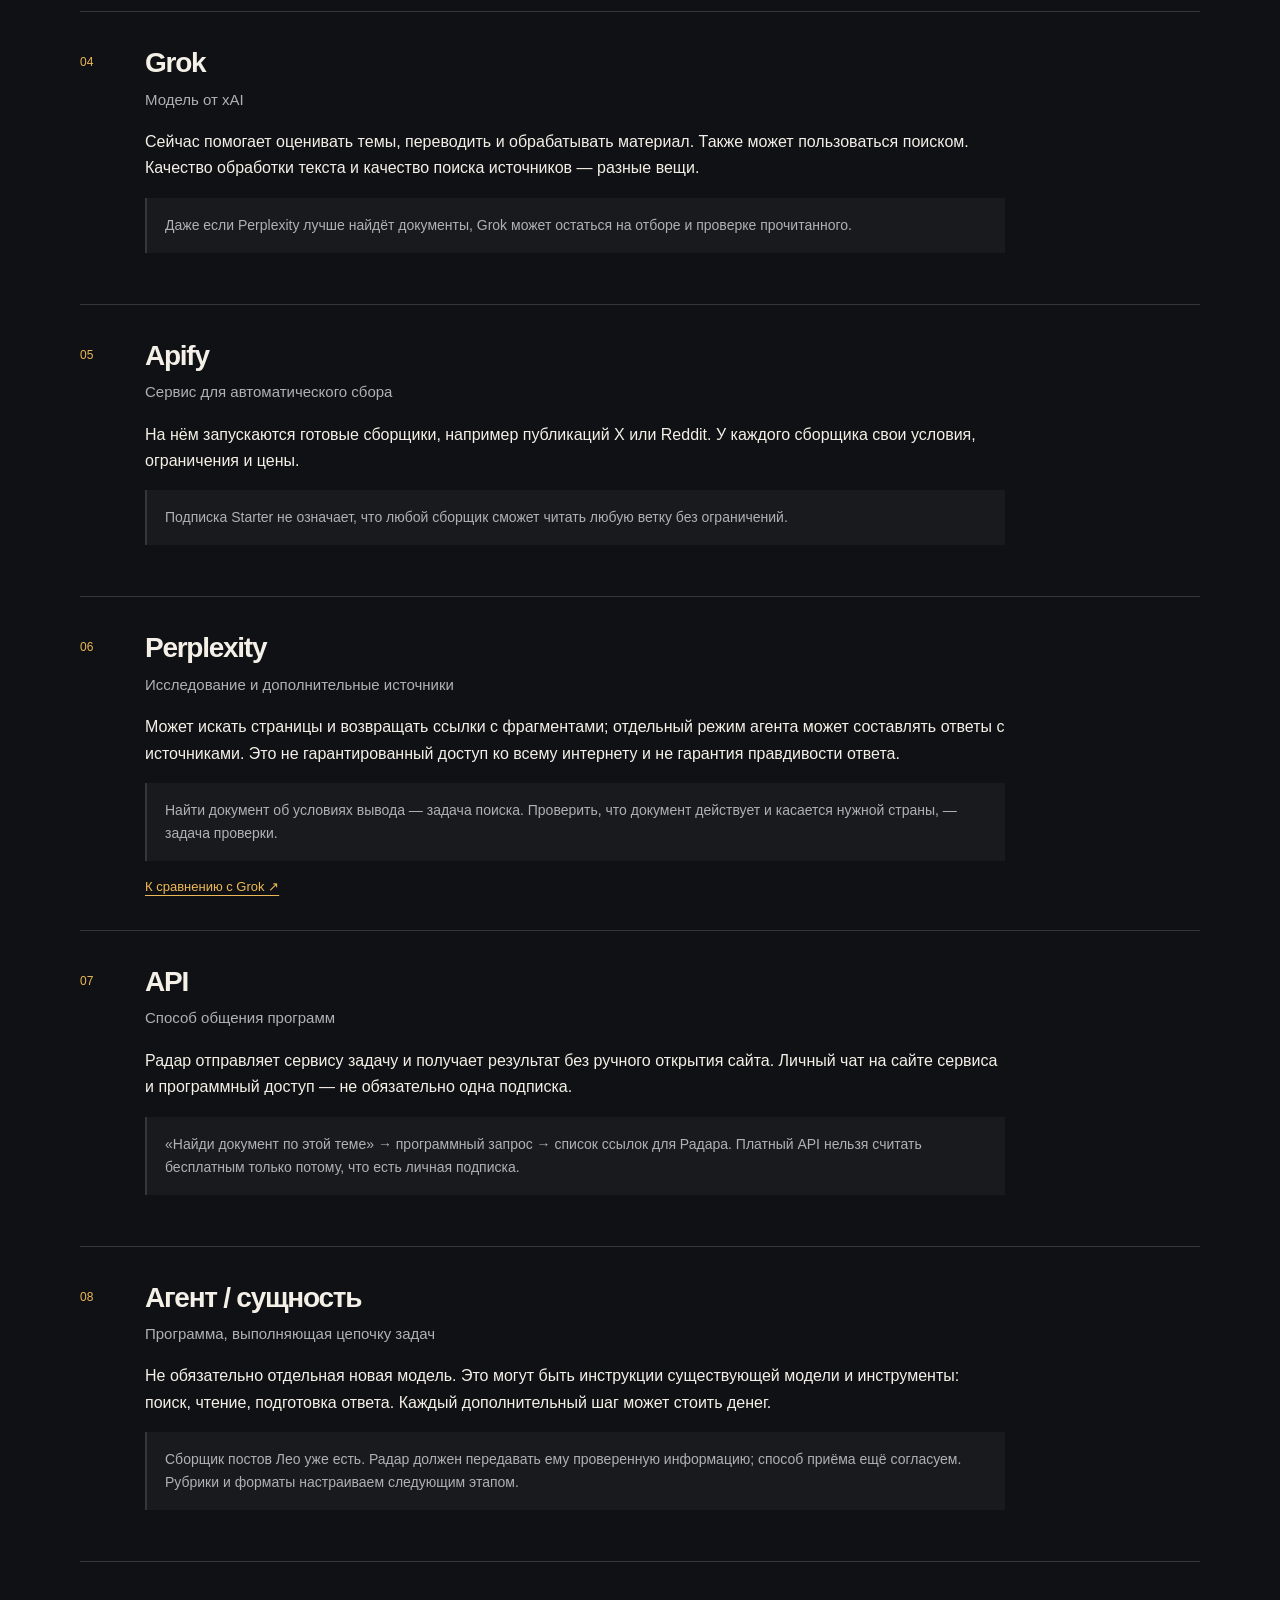
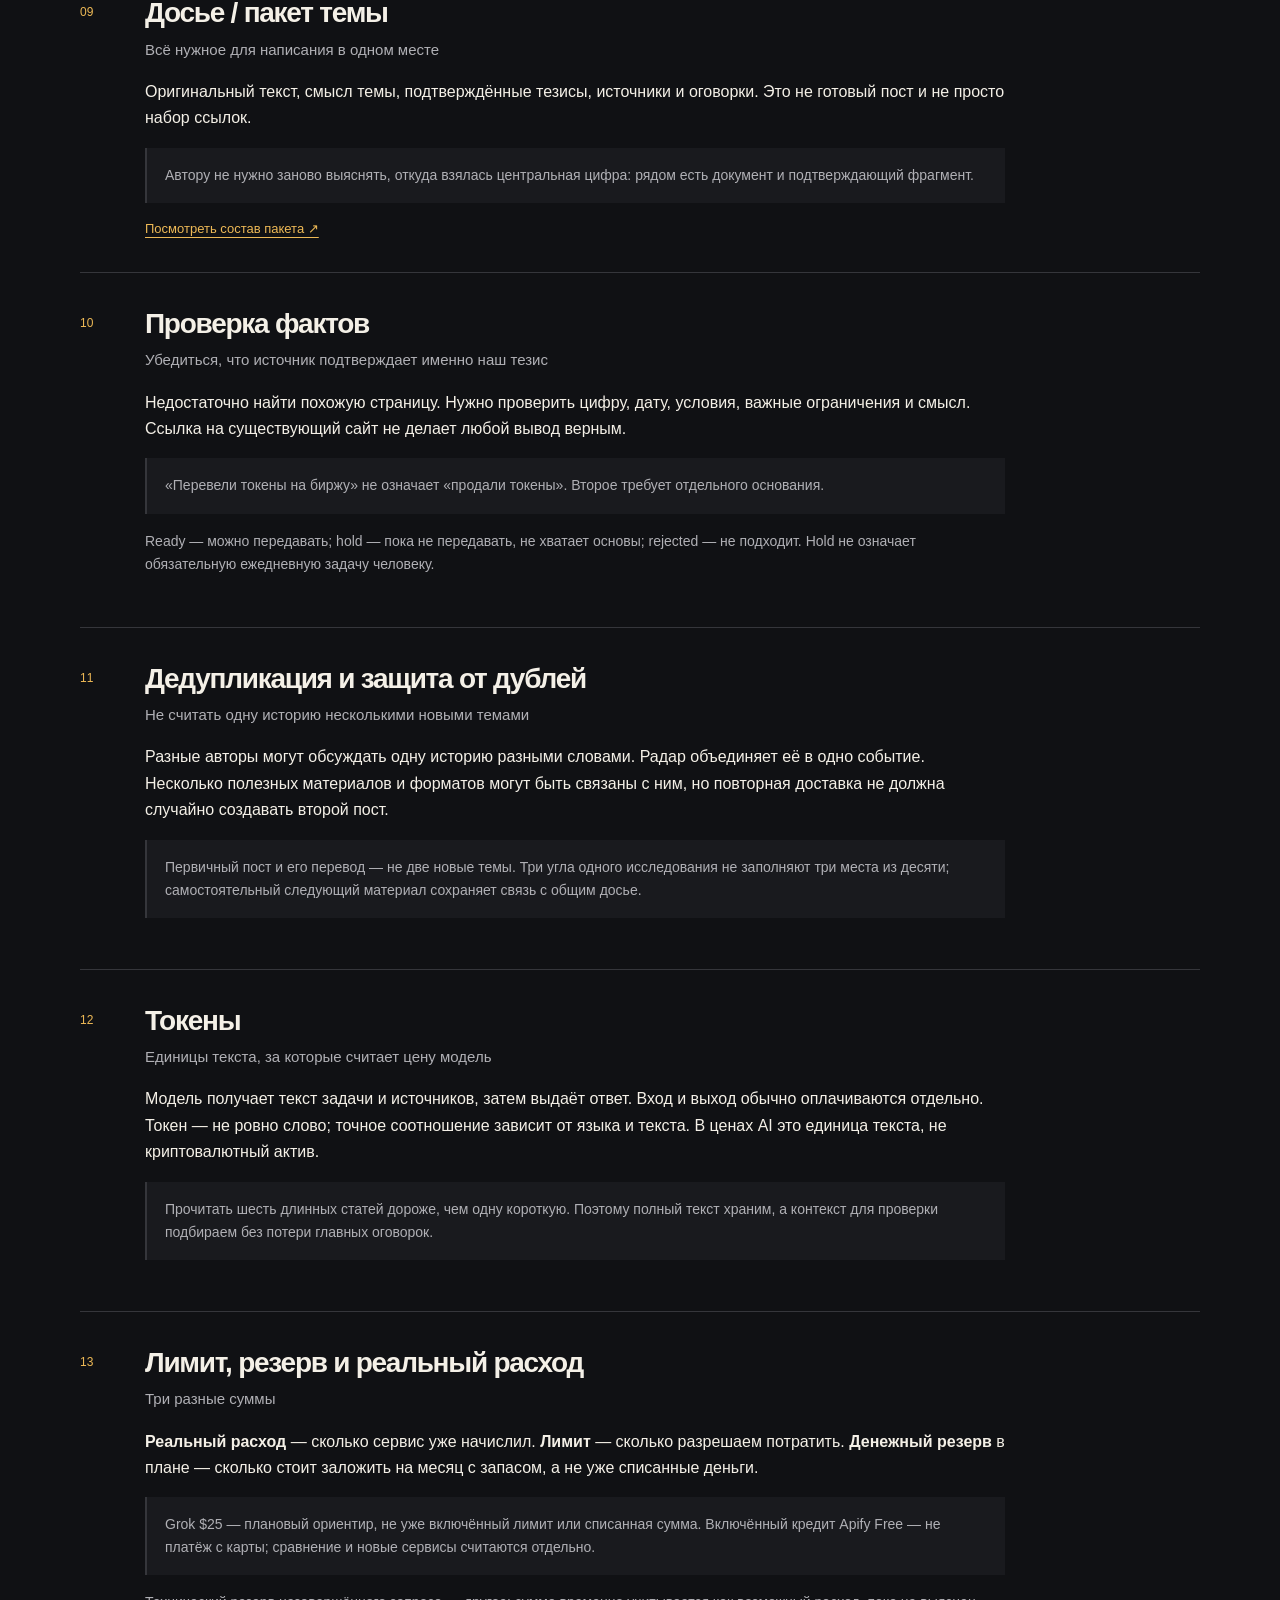
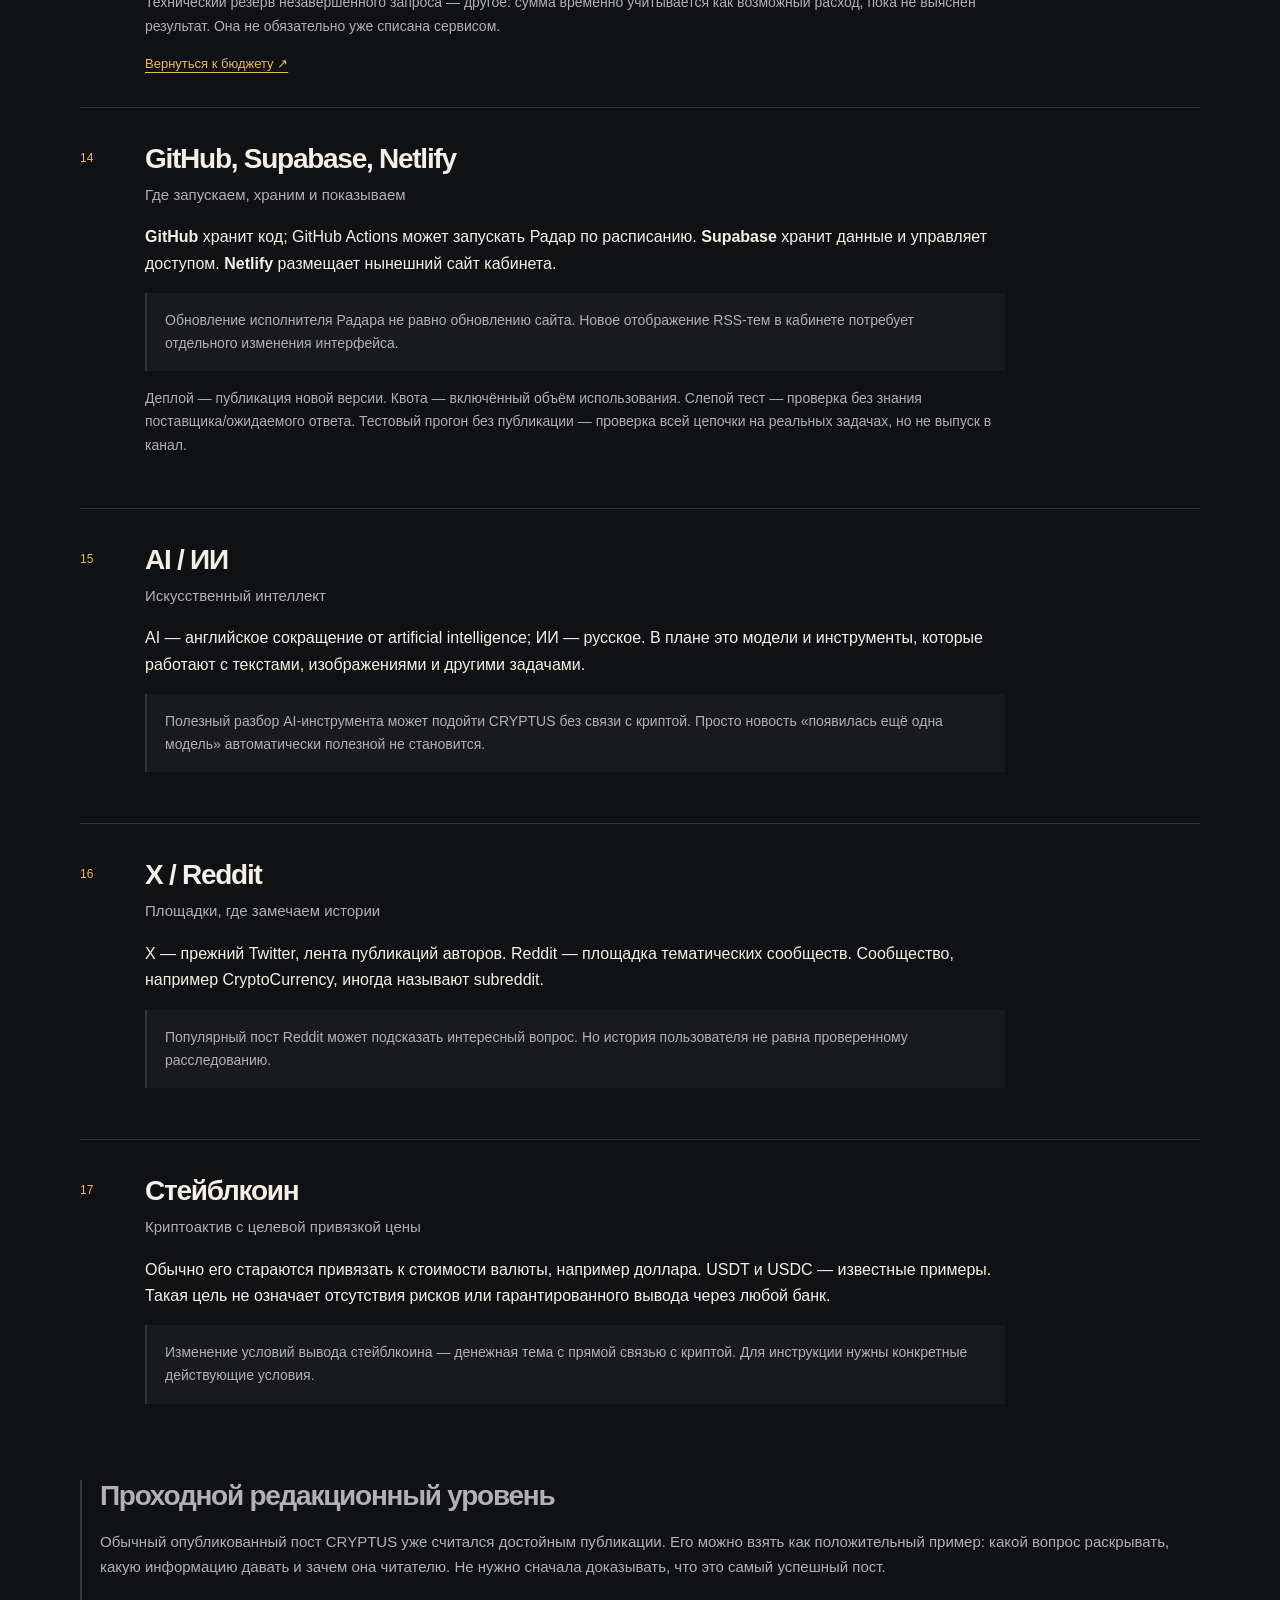
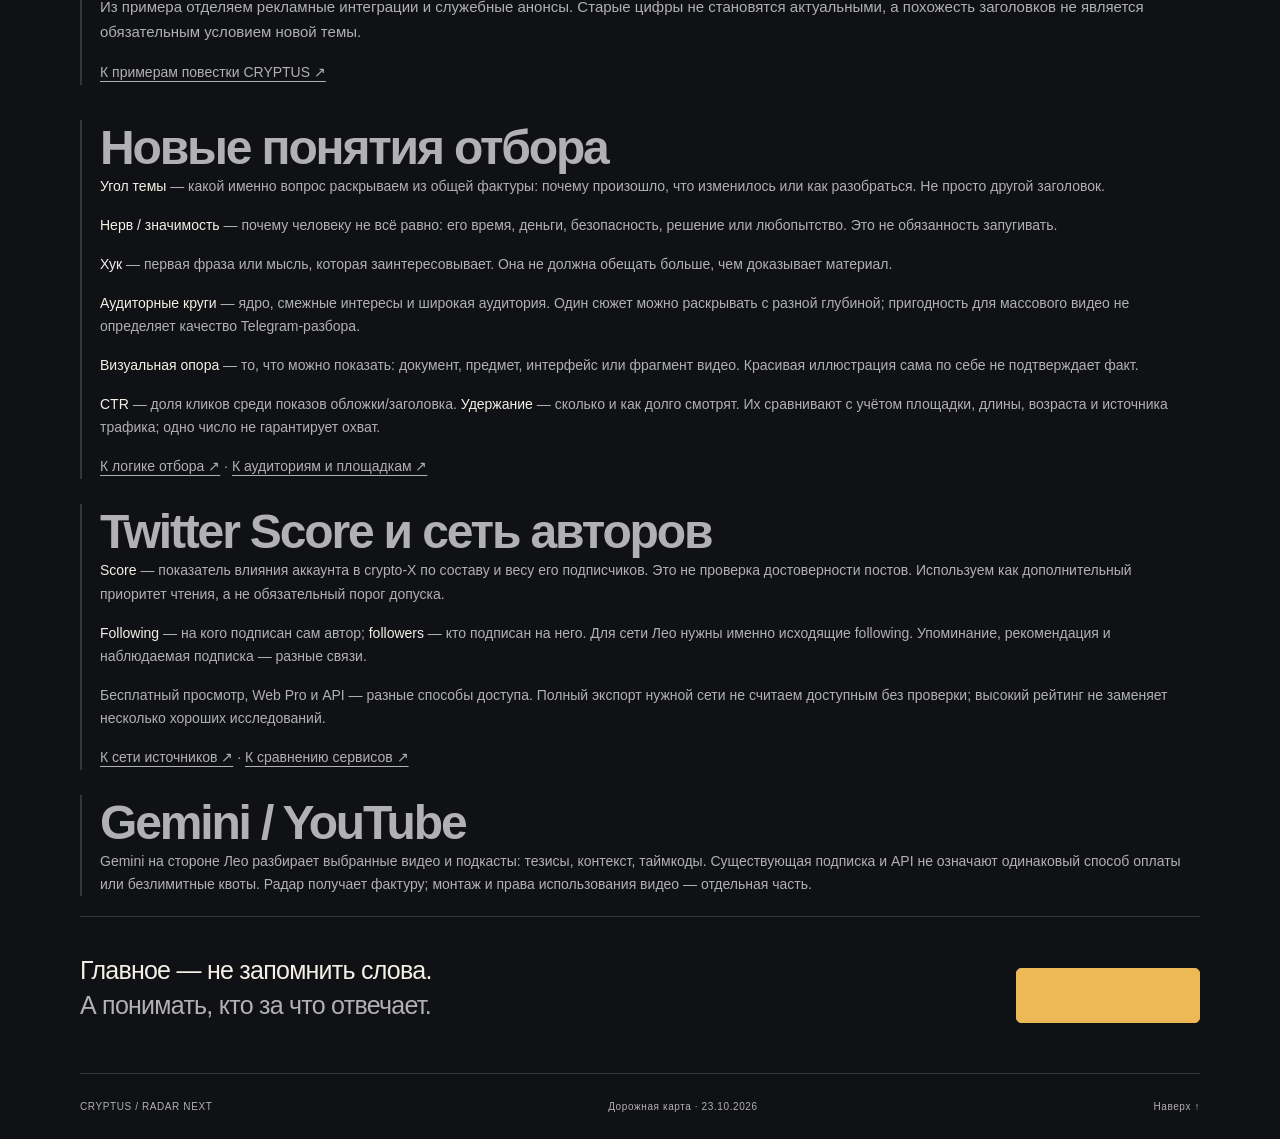
==== commit 6206667b: "Align Radar roadmap with Leo call: Reddit/X quality, search comparison, YouTube then Telegram" ====
--- a/glossary.html
+++ b/glossary.html
@@ -22,7 +22,7 @@
     <article id="verify"><span class="term-number">10</span><div><h2>Проверка фактов <small>Убедиться, что источник подтверждает именно наш тезис</small></h2><p>Недостаточно найти похожую страницу. Нужно проверить цифру, дату, условия, важные ограничения и смысл. Ссылка на существующий сайт не делает любой вывод верным.</p><p class="example-line">«Перевели токены на биржу» не означает «продали токены». Второе требует отдельного основания.</p><p class="muted">Ready — можно передавать; hold — пока не передавать, не хватает основы; rejected — не подходит. Hold не означает обязательную ежедневную задачу человеку.</p></div></article>
     <article id="dedup"><span class="term-number">11</span><div><h2>Дедупликация и защита от дублей <small>Не считать одну историю несколькими новыми темами</small></h2><p>Разные авторы могут обсуждать одну историю разными словами. Радар объединяет её в одно событие. Несколько полезных материалов и форматов могут быть связаны с ним, но повторная доставка не должна случайно создавать второй пост.</p><p class="example-line">Первичный пост и его перевод — не две новые темы. Три угла одного исследования не заполняют три места из десяти; самостоятельный следующий материал сохраняет связь с общим досье.</p></div></article>
     <article id="tokens"><span class="term-number">12</span><div><h2>Токены <small>Единицы текста, за которые считает цену модель</small></h2><p>Модель получает текст задачи и источников, затем выдаёт ответ. Вход и выход обычно оплачиваются отдельно. Токен — не ровно слово; точное соотношение зависит от языка и текста. В ценах AI это единица текста, не криптовалютный актив.</p><p class="example-line">Прочитать шесть длинных статей дороже, чем одну короткую. Поэтому полный текст храним, а контекст для проверки подбираем без потери главных оговорок.</p></div></article>
-    <article id="limits"><span class="term-number">13</span><div><h2>Лимит, резерв и реальный расход <small>Три разные суммы</small></h2><p><strong>Реальный расход</strong> — сколько сервис уже начислил. <strong>Лимит</strong> — сколько разрешаем потратить. <strong>Денежный резерв</strong> в плане — сколько стоит заложить на месяц с запасом, а не уже списанные деньги.</p><p class="example-line">Ориентир Grok до $25 — разрешённый бюджет, не уже списанная сумма. Включённый кредит Apify Free — не платёж с карты; дополнительные расходы других сервисов считаются отдельно.</p><p class="muted">Технический резерв незавершённого запроса — другое: сумма временно учитывается как возможный расход, пока не выяснен результат. Она не обязательно уже списана сервисом.</p><a href="index.html#money">Вернуться к бюджету ↗</a></div></article>
+    <article id="limits"><span class="term-number">13</span><div><h2>Лимит, резерв и реальный расход <small>Три разные суммы</small></h2><p><strong>Реальный расход</strong> — сколько сервис уже начислил. <strong>Лимит</strong> — сколько разрешаем потратить. <strong>Денежный резерв</strong> в плане — сколько стоит заложить на месяц с запасом, а не уже списанные деньги.</p><p class="example-line">Grok $25 — плановый ориентир, не уже включённый лимит или списанная сумма. Включённый кредит Apify Free — не платёж с карты; сравнение и новые сервисы считаются отдельно.</p><p class="muted">Технический резерв незавершённого запроса — другое: сумма временно учитывается как возможный расход, пока не выяснен результат. Она не обязательно уже списана сервисом.</p><a href="index.html#money">Вернуться к бюджету ↗</a></div></article>
     <article id="infra"><span class="term-number">14</span><div><h2>GitHub, Supabase, Netlify <small>Где запускаем, храним и показываем</small></h2><p><strong>GitHub</strong> хранит код; GitHub Actions может запускать Радар по расписанию. <strong>Supabase</strong> хранит данные и управляет доступом. <strong>Netlify</strong> размещает нынешний сайт кабинета.</p><p class="example-line">Обновление исполнителя Радара не равно обновлению сайта. Новое отображение RSS-тем в кабинете потребует отдельного изменения интерфейса.</p><p class="muted">Деплой — публикация новой версии. Квота — включённый объём использования. Слепой тест — проверка без знания поставщика/ожидаемого ответа. Тестовый прогон без публикации — проверка всей цепочки на реальных задачах, но не выпуск в канал.</p></div></article>
     <article id="ai"><span class="term-number">15</span><div><h2>AI / ИИ <small>Искусственный интеллект</small></h2><p>AI — английское сокращение от artificial intelligence; ИИ — русское. В плане это модели и инструменты, которые работают с текстами, изображениями и другими задачами.</p><p class="example-line">Полезный разбор AI-инструмента может подойти CRYPTUS без связи с криптой. Просто новость «появилась ещё одна модель» автоматически полезной не становится.</p></div></article>
     <article id="platforms"><span class="term-number">16</span><div><h2>X / Reddit <small>Площадки, где замечаем истории</small></h2><p>X — прежний Twitter, лента публикаций авторов. Reddit — площадка тематических сообществ. Сообщество, например CryptoCurrency, иногда называют subreddit.</p><p class="example-line">Популярный пост Reddit может подсказать интересный вопрос. Но история пользователя не равна проверенному расследованию.</p></div></article>
